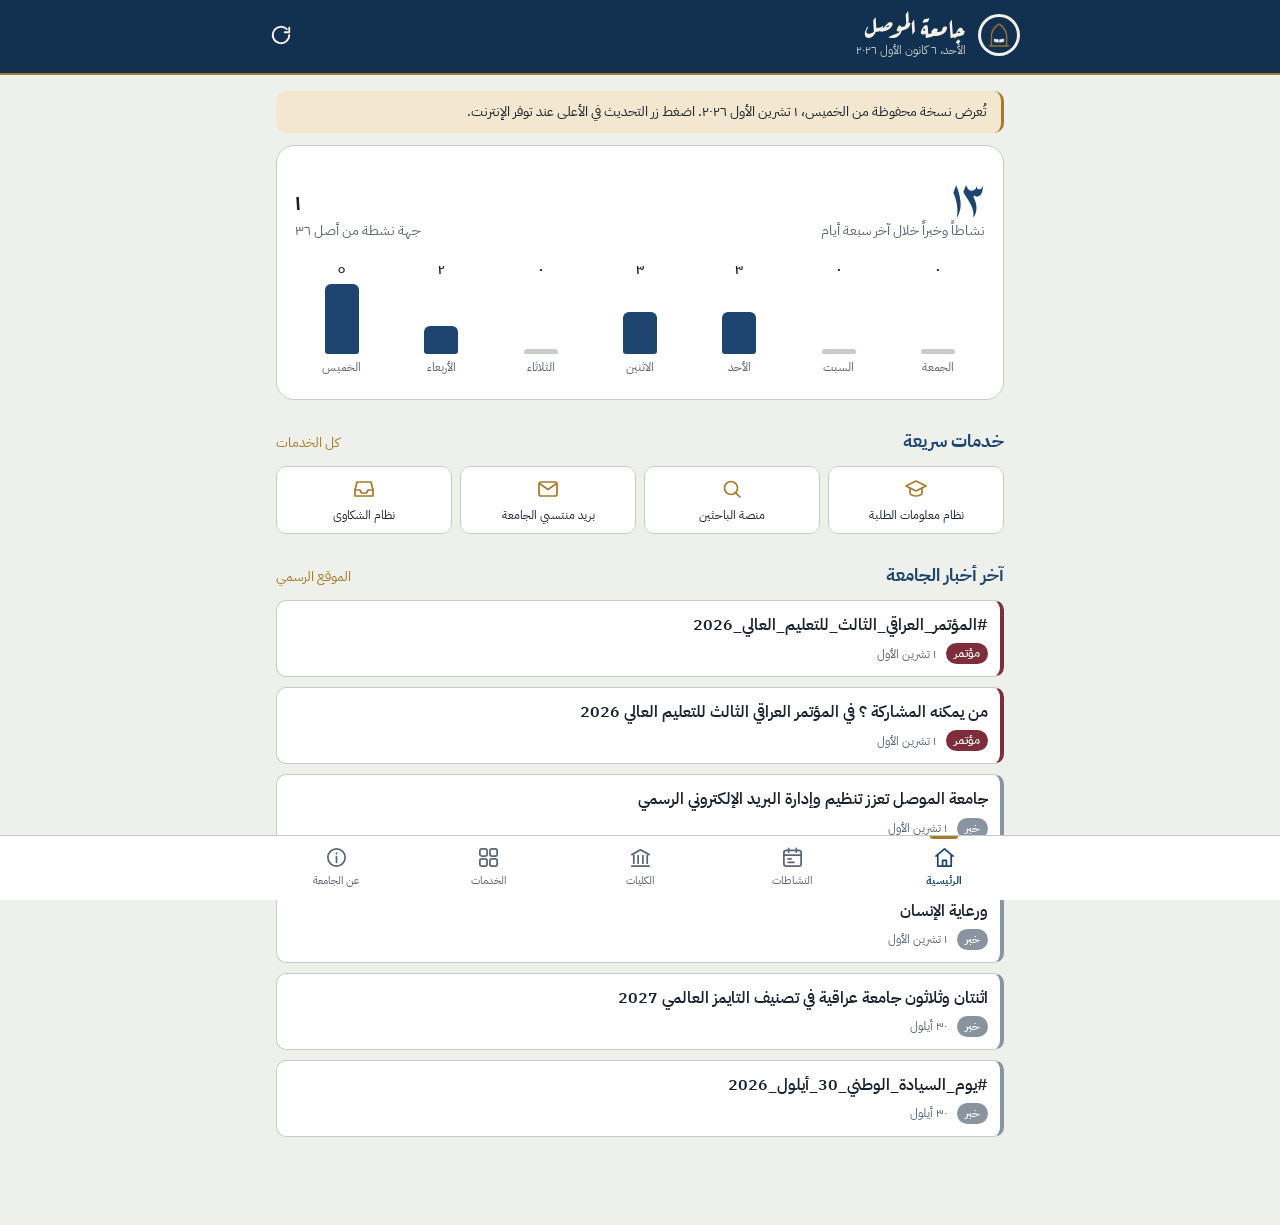
==== index.html @ debdb58f "Add files via upload" ====
<!DOCTYPE html>
<html lang="ar" dir="rtl">
<head>
  <meta charset="utf-8">
  <meta name="viewport" content="width=device-width, initial-scale=1, viewport-fit=cover">
  <title>جامعة الموصل</title>
  <meta name="description" content="التطبيق الرسمي لمتابعة أخبار ونشاطات كليات ومراكز جامعة الموصل">
  <meta name="theme-color" content="#12304f">
  <link rel="manifest" href="manifest.webmanifest">
  <link rel="icon" href="icons/icon-192.png">
  <!-- iPhone -->
  <meta name="apple-mobile-web-app-capable" content="yes">
  <meta name="mobile-web-app-capable" content="yes">
  <meta name="apple-mobile-web-app-status-bar-style" content="black-translucent">
  <meta name="apple-mobile-web-app-title" content="جامعة الموصل">
  <link rel="apple-touch-icon" href="icons/apple-touch-icon.png">
  <link rel="preconnect" href="https://fonts.googleapis.com">
  <link rel="preconnect" href="https://fonts.gstatic.com" crossorigin>
  <link href="https://fonts.googleapis.com/css2?family=Aref+Ruqaa:wght@700&family=IBM+Plex+Sans+Arabic:wght@400;600;700&display=swap" rel="stylesheet">
  <link rel="stylesheet" href="styles.css">
</head>
<body>
  <header class="top">
    <div class="top-row">
      <img class="seal" src="https://uomosul.edu.iq/wp-content/uploads/2023/03/UOM-logo.png" alt="شعار جامعة الموصل"
           onerror="this.onerror=null;this.src='icons/icon-192.png'">
      <div class="titles">
        <h1>جامعة الموصل</h1>
        <div class="sub" id="today"></div>
      </div>
      <button class="icon-btn" id="refresh" aria-label="تحديث البيانات">
        <svg viewBox="0 0 24 24" fill="none" stroke="currentColor" stroke-width="2" stroke-linecap="round" stroke-linejoin="round"><path d="M21 12a9 9 0 1 1-2.64-6.36"/><path d="M21 4v5h-5"/></svg>
      </button>
    </div>
  </header>

  <main>
    <div class="banner" id="banner" hidden></div>

    <!-- الرئيسية -->
    <section class="view on" id="v-home" aria-label="الرئيسية">
      <div class="pulse">
        <div class="pulse-head">
          <div>
            <div class="big" id="p-total">—</div>
            <div class="cap">نشاطاً وخبراً خلال آخر سبعة أيام</div>
          </div>
          <div class="side"><b id="p-units">—</b>جهة نشطة من أصل <span id="p-all"></span></div>
        </div>
        <div class="days" id="p-days"></div>
        <div class="progress" id="p-progress"></div>
      </div>

      <div class="section-head"><h2>خدمات سريعة</h2><button class="link-btn" data-go="services">كل الخدمات</button></div>
      <div class="quick" id="quick"></div>

      <div class="section-head"><h2>آخر أخبار الجامعة</h2><a href="https://uomosul.edu.iq/more-news/" target="_blank" rel="noopener">الموقع الرسمي</a></div>
      <div class="list" id="news"></div>
    </section>

    <!-- النشاطات الأسبوعية -->
    <section class="view" id="v-activities" aria-label="النشاطات الأسبوعية">
      <div class="toolbar">
        <div class="seg" id="seg-week">
          <button class="on" data-week="0">هذا الأسبوع</button>
          <button data-week="1">الأسبوع الماضي</button>
        </div>
        <div class="seg" id="seg-kind">
          <button class="on" data-kind="all">الكليات والمراكز</button>
          <button data-kind="hq">رئاسة الجامعة</button>
        </div>
        <select class="unit-picker" id="unit-picker" aria-label="اختر الجهة"></select>
        <div class="chips" id="type-chips" role="group" aria-label="نوع النشاط"></div>
        <input class="search" id="search" type="search" placeholder="ابحث في عناوين النشاطات" aria-label="بحث">
        <div class="seg" id="seg-group">
          <button class="on" data-group="day">حسب اليوم</button>
          <button data-group="unit">حسب الجهة</button>
        </div>
      </div>
      <div id="acts"></div>
    </section>

    <!-- الكليات والمراكز -->
    <section class="view" id="v-units" aria-label="الكليات والمراكز">
      <input class="search" id="unit-search" type="search" placeholder="ابحث عن كلية أو مركز" aria-label="بحث عن جهة">
      <div id="unit-groups"></div>
    </section>

    <!-- الخدمات -->
    <section class="view" id="v-services" aria-label="الخدمات الإلكترونية">
      <h2 style="margin-top:4px">الأنظمة الإلكترونية</h2>
      <div class="grid" id="services"></div>
    </section>

    <!-- عن الجامعة -->
    <section class="view" id="v-about" aria-label="عن الجامعة">
      <div id="about"></div>
    </section>
  </main>

  <div class="sheet-bg" id="sheet-bg"></div>
  <div class="sheet" id="sheet" role="dialog" aria-modal="true" aria-labelledby="sheet-title"></div>
  <div class="toast" id="toast" role="status"></div>

  <nav class="tabs" aria-label="التنقل الرئيسي">
    <div class="in">
      <button class="on" data-tab="home"><svg viewBox="0 0 24 24" fill="none" stroke="currentColor" stroke-width="1.8" stroke-linecap="round" stroke-linejoin="round"><path d="M3 10.5 12 3l9 7.5"/><path d="M5 9.5V21h14V9.5"/><path d="M10 21v-6h4v6"/></svg>الرئيسية</button>
      <button data-tab="activities"><svg viewBox="0 0 24 24" fill="none" stroke="currentColor" stroke-width="1.8" stroke-linecap="round" stroke-linejoin="round"><rect x="3" y="4.5" width="18" height="16.5" rx="2.5"/><path d="M3 9.5h18M8 2.5v4M16 2.5v4"/><path d="M7.5 13.5h3M7.5 17h6"/></svg>النشاطات</button>
      <button data-tab="units"><svg viewBox="0 0 24 24" fill="none" stroke="currentColor" stroke-width="1.8" stroke-linecap="round" stroke-linejoin="round"><path d="M3 9 12 4l9 5"/><path d="M5 10v8M9.5 10v8M14.5 10v8M19 10v8"/><path d="M3 21h18"/></svg>الكليات</button>
      <button data-tab="services"><svg viewBox="0 0 24 24" fill="none" stroke="currentColor" stroke-width="1.8" stroke-linecap="round" stroke-linejoin="round"><rect x="3" y="3" width="7.5" height="7.5" rx="2"/><rect x="13.5" y="3" width="7.5" height="7.5" rx="2"/><rect x="3" y="13.5" width="7.5" height="7.5" rx="2"/><rect x="13.5" y="13.5" width="7.5" height="7.5" rx="2"/></svg>الخدمات</button>
      <button data-tab="about"><svg viewBox="0 0 24 24" fill="none" stroke="currentColor" stroke-width="1.8" stroke-linecap="round" stroke-linejoin="round"><circle cx="12" cy="12" r="9"/><path d="M12 11v6M12 7.5v.5"/></svg>عن الجامعة</button>
    </div>
  </nav>

  <script src="data.js"></script>
  <script src="app.js"></script>
</body>
</html>
---- styles.css ----
/* جامعة الموصل — نظام الألوان مستوحى من الرخام الموصلي ونحاس الأبواب القديمة */
:root {
  --ink: #12304f;        /* أزرق الحبر — اللون الرسمي */
  --ink-2: #1d4570;
  --marble: #eef0ec;     /* الرخام الموصلي */
  --marble-2: #e2e6e1;
  --vein: #c6cdc6;       /* عروق الرخام */
  --brass: #a8792a;      /* النحاس */
  --brass-soft: #f3e7cf;
  --text: #1a2230;
  --muted: #5b6574;
  --card: #ffffff;
  --danger: #9b2c2c;
  --radius-lg: 18px;
  --radius-sm: 10px;
  --nav-h: 64px;
  --font-body: "IBM Plex Sans Arabic", "Segoe UI", Tahoma, "Geeza Pro", sans-serif;
  --font-display: "Aref Ruqaa", "Amiri", "Traditional Arabic", serif;

  --t-council: #5b6574; --t-defense: #2f6f73; --t-workshop: #a8792a; --t-seminar: #1d4570;
  --t-course: #5f7a2e; --t-conf: #7d2e3a; --t-lecture: #44607e; --t-agreement: #4f5b8a;
  --t-campaign: #2e7a52; --t-event: #9a5b20; --t-notice: #8a7a55; --t-other: #8a93a0;
  --bar: #1d4570;
  color-scheme: light;
}
@media (prefers-color-scheme: dark) {
  :root:not([data-theme="light"]) {
    --ink: #0d1a2b; --ink-2: #16314f; --marble: #121821; --marble-2: #1a222e; --vein: #2a3442;
    --brass: #d3a54f; --brass-soft: #2e2615; --text: #e7ebf0; --muted: #9aa5b4; --card: #18202b;
    --bar: #5b84b3; color-scheme: dark;
  }
}
:root[data-theme="dark"] {
  --ink: #0d1a2b; --ink-2: #16314f; --marble: #121821; --marble-2: #1a222e; --vein: #2a3442;
  --brass: #d3a54f; --brass-soft: #2e2615; --text: #e7ebf0; --muted: #9aa5b4; --card: #18202b;
  --bar: #5b84b3; color-scheme: dark;
}

* { box-sizing: border-box; }
html { height: 100%; -webkit-text-size-adjust: 100%; }
body {
  margin: 0; min-height: 100%;
  background: var(--marble); color: var(--text);
  font-family: var(--font-body); font-size: 16px; line-height: 1.65;
  -webkit-tap-highlight-color: transparent;
}
a { color: inherit; }
button { font: inherit; color: inherit; }
img { max-width: 100%; display: block; }
:focus-visible { outline: 2px solid var(--brass); outline-offset: 2px; border-radius: 6px; }

/* ===== الترويسة ===== */
.top {
  position: sticky; top: 0; z-index: 20;
  background: var(--ink); color: #f4f1e8;
  padding: calc(env(safe-area-inset-top, 0px) + 10px) 18px 12px;
  border-bottom: 2px solid var(--brass);
}
.top-row { display: flex; align-items: center; gap: 12px; max-width: 760px; margin: 0 auto; }
.top .seal { width: 42px; height: 42px; flex: none; border-radius: 50%; background: #f4f1e8; padding: 3px; object-fit: contain; }
.top .titles { flex: 1; min-width: 0; }
.top h1 { margin: 0; font-family: var(--font-display); font-weight: 700; font-size: 1.65rem; line-height: 1.15; }
.top .sub { font-size: .78rem; opacity: .78; }
.icon-btn {
  width: 42px; height: 42px; border: 0; border-radius: 50%; background: transparent; color: inherit;
  display: grid; place-items: center; cursor: pointer;
}
.icon-btn:active { background: rgba(255,255,255,.12); }
.icon-btn svg { width: 22px; height: 22px; }
.spin svg { animation: spin 1s linear infinite; }
@keyframes spin { to { transform: rotate(360deg); } }

/* ===== المحتوى ===== */
main { max-width: 760px; margin: 0 auto; padding: 16px 16px calc(var(--nav-h) + env(safe-area-inset-bottom, 0px) + 24px); }
.view { display: none; }
.view.on { display: block; }
h2 { font-size: 1.15rem; margin: 26px 0 10px; color: var(--ink-2); }
:root[data-theme="dark"] h2 { color: var(--brass); }
@media (prefers-color-scheme: dark) { :root:not([data-theme="light"]) h2 { color: var(--brass); } }
.section-head { display: flex; align-items: baseline; justify-content: space-between; gap: 8px; }
.section-head a, .link-btn { font-size: .88rem; color: var(--brass); background: none; border: 0; cursor: pointer; text-decoration: none; padding: 6px 0; }

.banner {
  font-size: .85rem; padding: 10px 14px; border-radius: var(--radius-sm);
  background: var(--brass-soft); color: var(--text); margin-bottom: 12px; border-inline-start: 3px solid var(--brass);
}
.banner[hidden] { display: none; }

/* ===== نبض الأسبوع — العنصر المميز ===== */
.pulse {
  background: var(--card); border-radius: var(--radius-lg); padding: 18px 18px 14px;
  border: 1px solid var(--vein);
}
.pulse-head { display: flex; align-items: flex-end; justify-content: space-between; gap: 12px; }
.pulse .big { font-family: var(--font-display); font-size: 3.4rem; line-height: 1; color: var(--ink-2); }
:root[data-theme="dark"] .pulse .big { color: var(--brass); }
@media (prefers-color-scheme: dark) { :root:not([data-theme="light"]) .pulse .big { color: var(--brass); } }
.pulse .cap { font-size: .9rem; color: var(--muted); }
.pulse .side { text-align: end; font-size: .85rem; color: var(--muted); }
.pulse .side b { display: block; font-size: 1.3rem; color: var(--text); }

.days { display: grid; grid-template-columns: repeat(7, 1fr); gap: 6px; margin-top: 16px; }
.day {
  border: 0; background: none; padding: 0; cursor: pointer;
  display: flex; flex-direction: column; align-items: center; gap: 4px;
}
.day .bar-wrap { height: 70px; width: 100%; display: flex; align-items: flex-end; justify-content: center; }
.day .bar {
  width: 70%; max-width: 34px; min-height: 4px; border-radius: 6px 6px 3px 3px;
  background: var(--bar);
  transition: height .5s cubic-bezier(.2,.8,.2,1);
}
.day.zero .bar { background: var(--vein); }
.day.sel .bar { background: var(--brass); }
.day .n { font-size: .8rem; font-weight: 600; }
.day .d { font-size: .72rem; color: var(--muted); }
@media (prefers-reduced-motion: reduce) { .day .bar { transition: none; } }

/* ===== قوائم الأخبار والنشاطات ===== */
.list { display: flex; flex-direction: column; gap: 10px; }
.item {
  display: grid; grid-template-columns: 1fr 84px; gap: 12px; align-items: start;
  background: var(--card); border-radius: var(--radius-sm); padding: 12px;
  text-decoration: none; border: 1px solid var(--vein);
  border-inline-start: 4px solid var(--tc, var(--vein));
}
.item.noimg { grid-template-columns: 1fr; }
.item .thumb { width: 84px; height: 84px; border-radius: 8px; object-fit: cover; background: var(--marble-2); }
.item h3 { margin: 0 0 6px; font-size: .97rem; font-weight: 600; line-height: 1.55;
  display: -webkit-box; -webkit-line-clamp: 3; -webkit-box-orient: vertical; overflow: hidden; }
.meta { display: flex; flex-wrap: wrap; gap: 4px 10px; font-size: .78rem; color: var(--muted); align-items: center; }
.tag { font-size: .72rem; font-weight: 600; padding: 1px 8px; border-radius: 999px; color: #fff; background: var(--tc, var(--muted)); }
.empty { text-align: center; padding: 36px 16px; color: var(--muted); background: var(--card); border-radius: var(--radius-lg); border: 1px dashed var(--vein); }
.empty b { display: block; color: var(--text); margin-bottom: 4px; }
.day-label { font-weight: 700; font-size: .9rem; margin: 18px 0 8px; color: var(--muted); }

/* ===== أدوات التصفية ===== */
.toolbar { display: flex; flex-direction: column; gap: 10px; margin-bottom: 8px; }
.seg { display: grid; grid-template-columns: 1fr 1fr; background: var(--marble-2); padding: 4px; border-radius: 12px; }
.seg button { border: 0; background: none; padding: 8px; border-radius: 9px; cursor: pointer; font-size: .9rem; color: var(--muted); }
.seg button.on { background: var(--card); color: var(--text); font-weight: 600; box-shadow: 0 1px 2px rgba(0,0,0,.08); }
.chips { display: flex; gap: 6px; overflow-x: auto; padding-bottom: 4px; scrollbar-width: none; }
.chips::-webkit-scrollbar { display: none; }
.chip {
  flex: none; border: 1px solid var(--vein); background: var(--card); border-radius: 999px;
  padding: 6px 13px; font-size: .84rem; cursor: pointer; white-space: nowrap;
}
.chip.on { background: var(--ink); color: #f4f1e8; border-color: var(--ink); }
.search {
  width: 100%; padding: 11px 14px; border-radius: 12px; border: 1px solid var(--vein);
  background: var(--card); color: var(--text); font: inherit; font-size: .95rem;
}
.unit-picker { width: 100%; padding: 10px 12px; border-radius: 12px; border: 1px solid var(--vein); background: var(--card); color: var(--text); font: inherit; font-size: .92rem; }

/* ===== الكليات والمراكز ===== */
.units { display: flex; flex-direction: column; background: var(--card); border-radius: var(--radius-lg); border: 1px solid var(--vein); overflow: hidden; }
.unit {
  display: flex; align-items: center; gap: 12px; padding: 13px 16px; border: 0; background: none;
  text-align: start; cursor: pointer; border-bottom: 1px solid var(--marble-2); width: 100%;
}
.unit:last-child { border-bottom: 0; }
.unit .nm { flex: 1; font-size: .95rem; }
.unit .ct { font-size: .78rem; color: var(--muted); min-width: 2.2em; text-align: center; }
.unit .ct.has { color: #fff; background: var(--ink-2); border-radius: 999px; padding: 1px 8px; }
.unit .chev { width: 16px; height: 16px; color: var(--muted); }

/* ===== الخدمات ===== */
.grid { display: grid; grid-template-columns: repeat(2, 1fr); gap: 10px; }
@media (min-width: 560px) { .grid { grid-template-columns: repeat(3, 1fr); } }
.svc {
  display: flex; flex-direction: column; gap: 6px; padding: 14px; text-decoration: none;
  background: var(--card); border-radius: var(--radius-sm); border: 1px solid var(--vein); min-height: 112px;
}
.svc svg { width: 26px; height: 26px; color: var(--brass); }
.svc b { font-size: .92rem; line-height: 1.4; }
.svc span { font-size: .76rem; color: var(--muted); }
.quick { display: grid; grid-template-columns: repeat(4, 1fr); gap: 8px; }
.quick a {
  display: flex; flex-direction: column; align-items: center; gap: 6px; text-decoration: none; text-align: center;
  font-size: .74rem; line-height: 1.35; padding: 10px 4px; background: var(--card); border: 1px solid var(--vein); border-radius: var(--radius-sm);
}
.quick svg { width: 24px; height: 24px; color: var(--brass); }

/* ===== عن الجامعة ===== */
.president {
  display: grid; grid-template-columns: 96px 1fr; gap: 16px; align-items: center;
  background: var(--card); border-radius: var(--radius-lg); padding: 16px; border: 1px solid var(--vein);
}
.president img { width: 96px; height: 120px; object-fit: cover; border-radius: 12px; background: var(--marble-2); }
.president h3 { margin: 0; font-size: 1.05rem; }
.president p { margin: 4px 0 8px; color: var(--muted); font-size: .88rem; }
.prose { background: var(--card); border-radius: var(--radius-lg); padding: 16px 18px; border: 1px solid var(--vein); font-size: .95rem; }
.prose p { margin: 0 0 10px; }
.prose p:last-child { margin: 0; }
.rows { background: var(--card); border-radius: var(--radius-lg); border: 1px solid var(--vein); overflow: hidden; }
.rows a, .rows div { display: flex; justify-content: space-between; gap: 12px; padding: 12px 16px; border-bottom: 1px solid var(--marble-2); text-decoration: none; font-size: .92rem; }
.rows > :last-child { border-bottom: 0; }
.rows span:last-child { color: var(--muted); }

.dedication {
  margin-top: 26px; text-align: center; padding: 26px 20px; border-radius: var(--radius-lg);
  background: var(--ink); color: #f4f1e8; border: 1px solid var(--brass);
}
.dedication .h { font-family: var(--font-display); font-size: 1.6rem; color: var(--brass); margin-bottom: 6px; }
.dedication p { margin: 6px 0; font-size: .95rem; opacity: .92; }
.dedication .by { margin-top: 16px; font-size: .82rem; opacity: .75; }

/* ===== النافذة السفلية للجهة ===== */
.sheet-bg { position: fixed; inset: 0; background: rgba(8,16,28,.45); z-index: 40; opacity: 0; pointer-events: none; transition: opacity .2s; }
.sheet-bg.on { opacity: 1; pointer-events: auto; }
.sheet {
  position: fixed; inset-inline: 0; bottom: 0; z-index: 41; max-height: 86vh; overflow-y: auto;
  background: var(--marble); border-radius: 20px 20px 0 0; padding: 10px 16px calc(env(safe-area-inset-bottom, 0px) + 20px);
  transform: translateY(102%); transition: transform .28s cubic-bezier(.2,.8,.2,1); max-width: 760px; margin: 0 auto;
}
.sheet.on { transform: none; visibility: visible; transition: transform .28s cubic-bezier(.2,.8,.2,1); }
.sheet:not(.on) { visibility: hidden; transition: transform .28s cubic-bezier(.2,.8,.2,1), visibility 0s .28s; }
.sheet .grip { width: 44px; height: 5px; border-radius: 3px; background: var(--vein); margin: 4px auto 12px; }
.sheet h3 { margin: 0 0 4px; font-size: 1.15rem; }
.sheet .grp { color: var(--muted); font-size: .85rem; margin-bottom: 12px; }
.sheet .actions { display: flex; gap: 8px; margin-bottom: 14px; flex-wrap: wrap; }
.btn { border: 1px solid var(--ink-2); background: var(--ink-2); color: #fff; padding: 9px 16px; border-radius: 999px; text-decoration: none; font-size: .88rem; cursor: pointer; }
.btn.ghost { background: transparent; color: var(--text); border-color: var(--vein); }
@media (prefers-reduced-motion: reduce) { .sheet, .sheet-bg { transition: none; } }

/* ===== شريط التنقل السفلي ===== */
nav.tabs {
  position: fixed; bottom: 0; inset-inline: 0; z-index: 30;
  background: var(--card); border-top: 1px solid var(--vein);
  padding-bottom: env(safe-area-inset-bottom, 0px);
}
nav.tabs .in { display: grid; grid-template-columns: repeat(5, 1fr); max-width: 760px; margin: 0 auto; height: var(--nav-h); }
nav.tabs button {
  border: 0; background: none; cursor: pointer; display: flex; flex-direction: column; align-items: center; justify-content: center;
  gap: 3px; font-size: .7rem; color: var(--muted); position: relative;
}
nav.tabs svg { width: 23px; height: 23px; }
nav.tabs button.on { color: var(--ink-2); font-weight: 700; }
:root[data-theme="dark"] nav.tabs button.on { color: var(--brass); }
@media (prefers-color-scheme: dark) { :root:not([data-theme="light"]) nav.tabs button.on { color: var(--brass); } }
nav.tabs button.on::before { content: ""; position: absolute; top: 0; width: 28px; height: 3px; border-radius: 0 0 3px 3px; background: var(--brass); }

.toast {
  position: fixed; bottom: calc(var(--nav-h) + env(safe-area-inset-bottom, 0px) + 14px); inset-inline: 16px; margin: 0 auto; max-width: 420px;
  background: var(--ink); color: #f4f1e8; padding: 11px 16px; border-radius: 12px; font-size: .88rem; text-align: center;
  z-index: 50; opacity: 0; transform: translateY(8px); transition: .2s; pointer-events: none;
}
.toast.on { opacity: 1; transform: none; }
.skeleton { height: 96px; border-radius: var(--radius-sm); background: linear-gradient(90deg, var(--marble-2), var(--card), var(--marble-2)); background-size: 200% 100%; animation: sh 1.2s infinite; }
@keyframes sh { to { background-position: -200% 0; } }
.progress { font-size: .8rem; color: var(--muted); margin: 8px 0 0; }
footer.credit { text-align: center; font-size: .75rem; color: var(--muted); margin-top: 28px; }
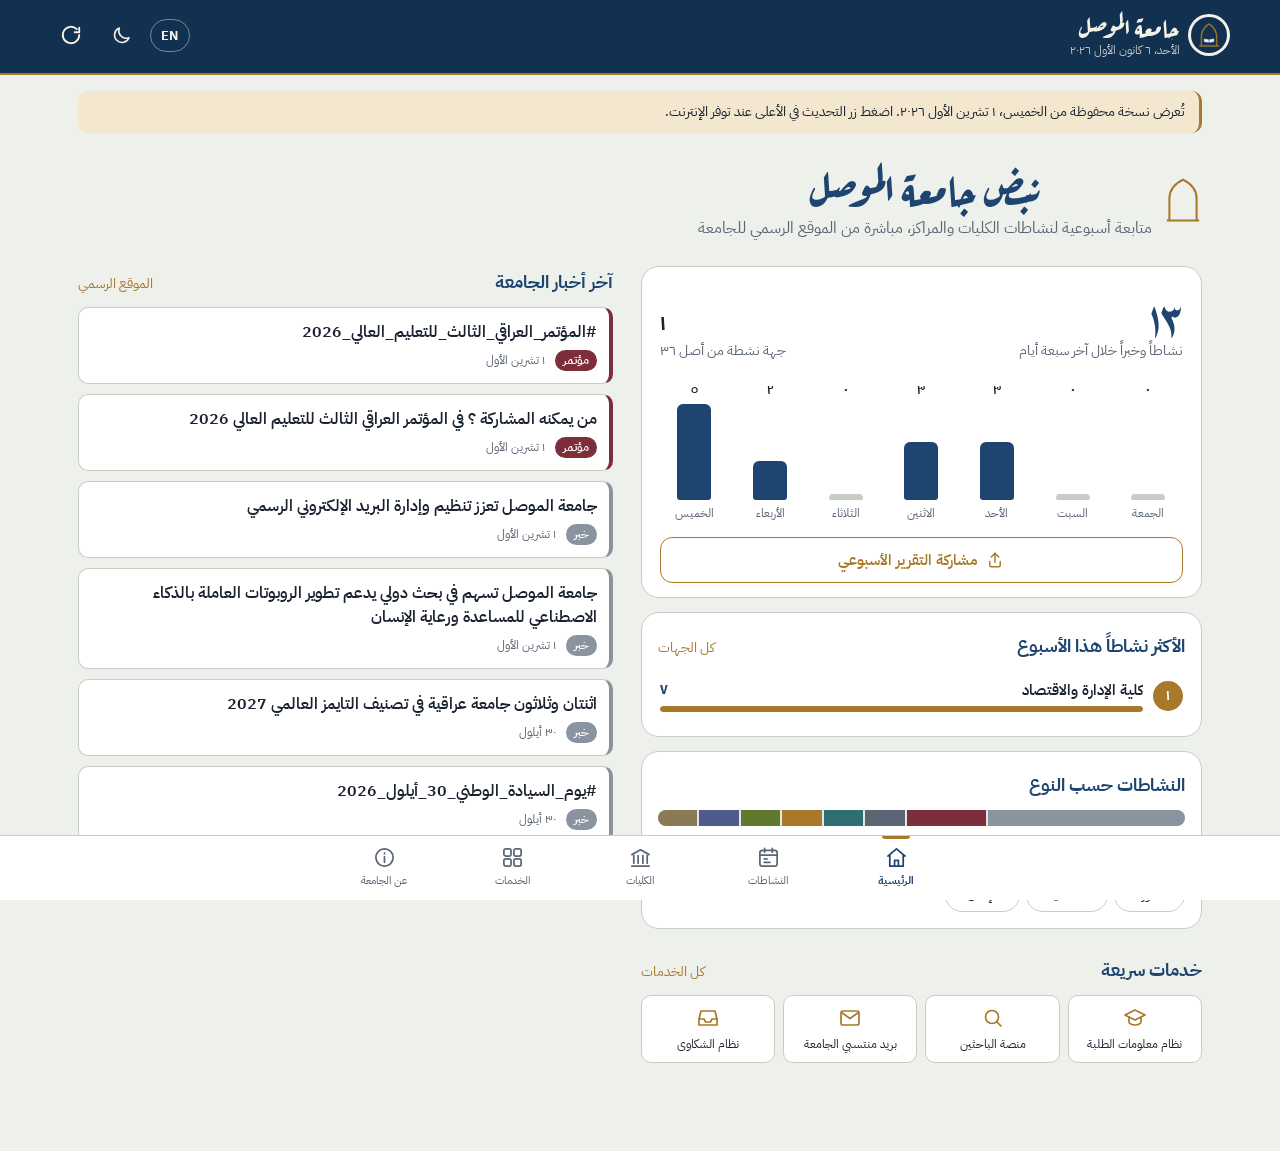
==== commit 1beebb12: "Add files via upload" ====
--- a/index.html
+++ b/index.html
@@ -8,7 +8,6 @@
   <meta name="theme-color" content="#12304f">
   <link rel="manifest" href="manifest.webmanifest">
   <link rel="icon" href="icons/icon-192.png">
-  <!-- iPhone -->
   <meta name="apple-mobile-web-app-capable" content="yes">
   <meta name="mobile-web-app-capable" content="yes">
   <meta name="apple-mobile-web-app-status-bar-style" content="black-translucent">
@@ -16,19 +15,24 @@
   <link rel="apple-touch-icon" href="icons/apple-touch-icon.png">
   <link rel="preconnect" href="https://fonts.googleapis.com">
   <link rel="preconnect" href="https://fonts.gstatic.com" crossorigin>
-  <link href="https://fonts.googleapis.com/css2?family=Aref+Ruqaa:wght@700&family=IBM+Plex+Sans+Arabic:wght@400;600;700&display=swap" rel="stylesheet">
+  <link href="https://fonts.googleapis.com/css2?family=Aref+Ruqaa:wght@700&family=IBM+Plex+Sans+Arabic:wght@400;600;700&family=Cormorant+Garamond:wght@700&display=swap" rel="stylesheet">
   <link rel="stylesheet" href="styles.css">
 </head>
 <body>
   <header class="top">
     <div class="top-row">
-      <img class="seal" src="https://uomosul.edu.iq/wp-content/uploads/2023/03/UOM-logo.png" alt="شعار جامعة الموصل"
+      <img class="seal" src="https://uomosul.edu.iq/wp-content/uploads/2023/03/UOM-logo.png" alt=""
            onerror="this.onerror=null;this.src='icons/icon-192.png'">
       <div class="titles">
-        <h1>جامعة الموصل</h1>
+        <h1 data-i18n="appName">جامعة الموصل</h1>
         <div class="sub" id="today"></div>
       </div>
-      <button class="icon-btn" id="refresh" aria-label="تحديث البيانات">
+      <button class="lang-btn" id="lang" aria-label="English">EN</button>
+      <button class="icon-btn" id="theme" aria-label="الوضع الداكن">
+        <svg class="i-moon" viewBox="0 0 24 24" fill="none" stroke="currentColor" stroke-width="1.9" stroke-linecap="round" stroke-linejoin="round"><path d="M20.5 14.5A8.5 8.5 0 0 1 9.5 3.5a8.5 8.5 0 1 0 11 11z"/></svg>
+        <svg class="i-sun" viewBox="0 0 24 24" fill="none" stroke="currentColor" stroke-width="1.9" stroke-linecap="round"><circle cx="12" cy="12" r="4.2"/><path d="M12 2.5v2.2M12 19.3v2.2M2.5 12h2.2M19.3 12h2.2M5.3 5.3l1.6 1.6M17.1 17.1l1.6 1.6M5.3 18.7l1.6-1.6M17.1 6.9l1.6-1.6"/></svg>
+      </button>
+      <button class="icon-btn" id="refresh" data-i18n-aria="refresh" aria-label="تحديث البيانات">
         <svg viewBox="0 0 24 24" fill="none" stroke="currentColor" stroke-width="2" stroke-linecap="round" stroke-linejoin="round"><path d="M21 12a9 9 0 1 1-2.64-6.36"/><path d="M21 4v5h-5"/></svg>
       </button>
     </div>
@@ -38,77 +42,103 @@
     <div class="banner" id="banner" hidden></div>
 
     <!-- الرئيسية -->
-    <section class="view on" id="v-home" aria-label="الرئيسية">
-      <div class="pulse">
-        <div class="pulse-head">
-          <div>
-            <div class="big" id="p-total">—</div>
-            <div class="cap">نشاطاً وخبراً خلال آخر سبعة أيام</div>
+    <section class="view on" id="v-home">
+      <div class="hero">
+        <svg class="hero-arch" viewBox="0 0 40 52" aria-hidden="true"><path d="M4 50V24 Q4 10 20 2 Q36 10 36 24V50" fill="none" stroke="currentColor" stroke-width="2.4"/><path d="M1 50h38" stroke="currentColor" stroke-width="2.4"/></svg>
+        <div>
+          <h2 class="hero-title" data-i18n="heroTitle">نبض جامعة الموصل</h2>
+          <p class="hero-sub" data-i18n="heroSub">متابعة أسبوعية لنشاطات الكليات والمراكز، مباشرة من الموقع الرسمي للجامعة</p>
+        </div>
+      </div>
+      <div class="home-grid">
+        <div class="col-main">
+          <div class="pulse">
+            <div class="pulse-head">
+              <div>
+                <div class="big" id="p-total">—</div>
+                <div class="cap" data-i18n="pulseCap">نشاطاً وخبراً خلال آخر سبعة أيام</div>
+              </div>
+              <div class="side"><b id="p-units">—</b><span id="p-units-cap"></span></div>
+            </div>
+            <div class="days" id="p-days"></div>
+            <div class="progress" id="p-progress"></div>
+            <button class="report-btn" id="report">
+              <svg viewBox="0 0 24 24" fill="none" stroke="currentColor" stroke-width="1.9" stroke-linecap="round" stroke-linejoin="round"><path d="M12 3v12"/><path d="m7 8 5-5 5 5"/><path d="M5 14v5a2 2 0 0 0 2 2h10a2 2 0 0 0 2-2v-5"/></svg>
+              <span data-i18n="shareReport">مشاركة التقرير الأسبوعي</span>
+            </button>
           </div>
-          <div class="side"><b id="p-units">—</b>جهة نشطة من أصل <span id="p-all"></span></div>
+
+          <div class="card">
+            <div class="section-head"><h2 data-i18n="topTitle">الأكثر نشاطاً هذا الأسبوع</h2><button class="link-btn" data-go="units" data-i18n="allUnits">كل الجهات</button></div>
+            <ol class="rank" id="rank"></ol>
+          </div>
+
+          <div class="card">
+            <h2 data-i18n="typesTitle">النشاطات حسب النوع</h2>
+            <div class="stack" id="stack" role="img"></div>
+            <div class="legend" id="legend"></div>
+          </div>
+
+          <div class="section-head"><h2 data-i18n="quickTitle">خدمات سريعة</h2><button class="link-btn" data-go="services" data-i18n="allServices">كل الخدمات</button></div>
+          <div class="quick" id="quick"></div>
         </div>
-        <div class="days" id="p-days"></div>
-        <div class="progress" id="p-progress"></div>
+
+        <div class="col-side">
+          <div class="section-head"><h2 data-i18n="newsTitle">آخر أخبار الجامعة</h2><a href="https://uomosul.edu.iq/more-news/" target="_blank" rel="noopener" data-i18n="officialSite">الموقع الرسمي</a></div>
+          <div class="list" id="news"></div>
+        </div>
       </div>
-
-      <div class="section-head"><h2>خدمات سريعة</h2><button class="link-btn" data-go="services">كل الخدمات</button></div>
-      <div class="quick" id="quick"></div>
-
-      <div class="section-head"><h2>آخر أخبار الجامعة</h2><a href="https://uomosul.edu.iq/more-news/" target="_blank" rel="noopener">الموقع الرسمي</a></div>
-      <div class="list" id="news"></div>
     </section>
 
-    <!-- النشاطات الأسبوعية -->
-    <section class="view" id="v-activities" aria-label="النشاطات الأسبوعية">
+    <!-- النشاطات -->
+    <section class="view" id="v-activities">
       <div class="toolbar">
         <div class="seg" id="seg-week">
-          <button class="on" data-week="0">هذا الأسبوع</button>
-          <button data-week="1">الأسبوع الماضي</button>
+          <button class="on" data-week="0" data-i18n="thisWeek">هذا الأسبوع</button>
+          <button data-week="1" data-i18n="lastWeek">الأسبوع الماضي</button>
         </div>
         <div class="seg" id="seg-kind">
-          <button class="on" data-kind="all">الكليات والمراكز</button>
-          <button data-kind="hq">رئاسة الجامعة</button>
+          <button class="on" data-kind="all" data-i18n="kindUnits">الكليات والمراكز</button>
+          <button data-kind="hq" data-i18n="kindHQ">رئاسة الجامعة</button>
         </div>
-        <select class="unit-picker" id="unit-picker" aria-label="اختر الجهة"></select>
-        <div class="chips" id="type-chips" role="group" aria-label="نوع النشاط"></div>
-        <input class="search" id="search" type="search" placeholder="ابحث في عناوين النشاطات" aria-label="بحث">
+        <select class="unit-picker" id="unit-picker"></select>
+        <div class="chips" id="type-chips" role="group"></div>
+        <input class="search" id="search" type="search" data-i18n-ph="searchActs" placeholder="ابحث في عناوين النشاطات">
         <div class="seg" id="seg-group">
-          <button class="on" data-group="day">حسب اليوم</button>
-          <button data-group="unit">حسب الجهة</button>
+          <button class="on" data-group="day" data-i18n="byDay">حسب اليوم</button>
+          <button data-group="unit" data-i18n="byUnit">حسب الجهة</button>
         </div>
       </div>
       <div id="acts"></div>
     </section>
 
-    <!-- الكليات والمراكز -->
-    <section class="view" id="v-units" aria-label="الكليات والمراكز">
-      <input class="search" id="unit-search" type="search" placeholder="ابحث عن كلية أو مركز" aria-label="بحث عن جهة">
-      <div id="unit-groups"></div>
+    <!-- الكليات -->
+    <section class="view" id="v-units">
+      <input class="search" id="unit-search" type="search" data-i18n-ph="searchUnits" placeholder="ابحث عن كلية أو مركز">
+      <div id="unit-groups" class="units-wrap"></div>
     </section>
 
     <!-- الخدمات -->
-    <section class="view" id="v-services" aria-label="الخدمات الإلكترونية">
-      <h2 style="margin-top:4px">الأنظمة الإلكترونية</h2>
+    <section class="view" id="v-services">
+      <h2 style="margin-top:4px" data-i18n="eSystems">الأنظمة الإلكترونية</h2>
       <div class="grid" id="services"></div>
     </section>
 
     <!-- عن الجامعة -->
-    <section class="view" id="v-about" aria-label="عن الجامعة">
-      <div id="about"></div>
-    </section>
+    <section class="view" id="v-about"><div id="about"></div></section>
   </main>
 
   <div class="sheet-bg" id="sheet-bg"></div>
   <div class="sheet" id="sheet" role="dialog" aria-modal="true" aria-labelledby="sheet-title"></div>
   <div class="toast" id="toast" role="status"></div>
 
-  <nav class="tabs" aria-label="التنقل الرئيسي">
+  <nav class="tabs">
     <div class="in">
-      <button class="on" data-tab="home"><svg viewBox="0 0 24 24" fill="none" stroke="currentColor" stroke-width="1.8" stroke-linecap="round" stroke-linejoin="round"><path d="M3 10.5 12 3l9 7.5"/><path d="M5 9.5V21h14V9.5"/><path d="M10 21v-6h4v6"/></svg>الرئيسية</button>
-      <button data-tab="activities"><svg viewBox="0 0 24 24" fill="none" stroke="currentColor" stroke-width="1.8" stroke-linecap="round" stroke-linejoin="round"><rect x="3" y="4.5" width="18" height="16.5" rx="2.5"/><path d="M3 9.5h18M8 2.5v4M16 2.5v4"/><path d="M7.5 13.5h3M7.5 17h6"/></svg>النشاطات</button>
-      <button data-tab="units"><svg viewBox="0 0 24 24" fill="none" stroke="currentColor" stroke-width="1.8" stroke-linecap="round" stroke-linejoin="round"><path d="M3 9 12 4l9 5"/><path d="M5 10v8M9.5 10v8M14.5 10v8M19 10v8"/><path d="M3 21h18"/></svg>الكليات</button>
-      <button data-tab="services"><svg viewBox="0 0 24 24" fill="none" stroke="currentColor" stroke-width="1.8" stroke-linecap="round" stroke-linejoin="round"><rect x="3" y="3" width="7.5" height="7.5" rx="2"/><rect x="13.5" y="3" width="7.5" height="7.5" rx="2"/><rect x="3" y="13.5" width="7.5" height="7.5" rx="2"/><rect x="13.5" y="13.5" width="7.5" height="7.5" rx="2"/></svg>الخدمات</button>
-      <button data-tab="about"><svg viewBox="0 0 24 24" fill="none" stroke="currentColor" stroke-width="1.8" stroke-linecap="round" stroke-linejoin="round"><circle cx="12" cy="12" r="9"/><path d="M12 11v6M12 7.5v.5"/></svg>عن الجامعة</button>
+      <button class="on" data-tab="home"><svg viewBox="0 0 24 24" fill="none" stroke="currentColor" stroke-width="1.8" stroke-linecap="round" stroke-linejoin="round"><path d="M3 10.5 12 3l9 7.5"/><path d="M5 9.5V21h14V9.5"/><path d="M10 21v-6h4v6"/></svg><span data-i18n="tabHome">الرئيسية</span></button>
+      <button data-tab="activities"><svg viewBox="0 0 24 24" fill="none" stroke="currentColor" stroke-width="1.8" stroke-linecap="round" stroke-linejoin="round"><rect x="3" y="4.5" width="18" height="16.5" rx="2.5"/><path d="M3 9.5h18M8 2.5v4M16 2.5v4"/><path d="M7.5 13.5h3M7.5 17h6"/></svg><span data-i18n="tabActs">النشاطات</span></button>
+      <button data-tab="units"><svg viewBox="0 0 24 24" fill="none" stroke="currentColor" stroke-width="1.8" stroke-linecap="round" stroke-linejoin="round"><path d="M3 9 12 4l9 5"/><path d="M5 10v8M9.5 10v8M14.5 10v8M19 10v8"/><path d="M3 21h18"/></svg><span data-i18n="tabUnits">الكليات</span></button>
+      <button data-tab="services"><svg viewBox="0 0 24 24" fill="none" stroke="currentColor" stroke-width="1.8" stroke-linecap="round" stroke-linejoin="round"><rect x="3" y="3" width="7.5" height="7.5" rx="2"/><rect x="13.5" y="3" width="7.5" height="7.5" rx="2"/><rect x="3" y="13.5" width="7.5" height="7.5" rx="2"/><rect x="13.5" y="13.5" width="7.5" height="7.5" rx="2"/></svg><span data-i18n="tabServices">الخدمات</span></button>
+      <button data-tab="about"><svg viewBox="0 0 24 24" fill="none" stroke="currentColor" stroke-width="1.8" stroke-linecap="round" stroke-linejoin="round"><circle cx="12" cy="12" r="9"/><path d="M12 11v6M12 7.5v.5"/></svg><span data-i18n="tabAbout">عن الجامعة</span></button>
     </div>
   </nav>
 
--- a/styles.css
+++ b/styles.css
@@ -250,3 +250,128 @@
 @keyframes sh { to { background-position: -200% 0; } }
 .progress { font-size: .8rem; color: var(--muted); margin: 8px 0 0; }
 footer.credit { text-align: center; font-size: .75rem; color: var(--muted); margin-top: 28px; }
+
+/* ===== العنوان الترحيبي ===== */
+.hero { text-align: center; padding: 10px 8px 20px; }
+.hero .hero-t {
+  margin: 0; font-family: var(--font-display); font-weight: 700; font-size: 2.4rem; line-height: 1.3;
+  color: var(--ink-2);
+}
+:root[data-theme="dark"] .hero .hero-t { color: var(--brass); }
+.hero .hero-t::after {
+  content: ""; display: block; width: 72px; height: 2px; margin: 8px auto 0;
+  background: linear-gradient(90deg, transparent, var(--brass), transparent);
+}
+.hero .hero-s { margin: 8px auto 0; max-width: 34ch; color: var(--muted); font-size: .95rem; }
+.dedication .to { font-family: var(--font-display); font-size: 1.35rem; color: #f4f1e8; opacity: 1; }
+#theme svg { width: 21px; height: 21px; }
+
+/* ===== الإضافات: اللغة، الترتيب، التوزيع، التقرير، الحاسوب ===== */
+.lang-btn {
+  border: 1px solid rgba(244,241,232,.45); background: transparent; color: inherit; cursor: pointer;
+  font-size: .8rem; font-weight: 700; padding: 5px 10px; border-radius: 999px; letter-spacing: .02em;
+}
+.lang-btn:active { background: rgba(255,255,255,.12); }
+html[lang="en"] { --font-display: "Cormorant Garamond", Georgia, serif; }
+html[lang="en"] .top h1 { font-size: 1.55rem; }
+html[lang="en"] .pulse .big { font-size: 3.6rem; }
+.item h3 { unicode-bidi: plaintext; }
+
+.card { background: var(--card); border: 1px solid var(--vein); border-radius: var(--radius-lg); padding: 4px 16px 16px; margin-top: 14px; }
+.card h2 { margin-top: 14px; }
+
+.report-btn {
+  margin-top: 14px; width: 100%; display: flex; align-items: center; justify-content: center; gap: 8px;
+  border: 1px solid var(--brass); color: var(--brass); background: transparent; border-radius: 12px;
+  padding: 10px; font-size: .92rem; font-weight: 600; cursor: pointer;
+}
+.report-btn:active { background: var(--brass-soft); }
+.report-btn svg { width: 18px; height: 18px; }
+.report-btn[disabled] { opacity: .55; }
+
+/* الترتيب */
+.rank { list-style: none; margin: 0; padding: 0; display: flex; flex-direction: column; gap: 4px; }
+.rank button {
+  width: 100%; border: 0; background: none; cursor: pointer; text-align: start;
+  display: grid; grid-template-columns: 30px 1fr auto; gap: 4px 10px; align-items: center; padding: 8px 2px; border-radius: 10px;
+}
+.rank button:active { background: var(--marble-2); }
+.rank .no {
+  grid-row: span 2; width: 30px; height: 30px; border-radius: 50%; display: grid; place-items: center;
+  font-weight: 700; font-size: .9rem; background: var(--marble-2); color: var(--muted);
+}
+.rank li:first-child .no { background: var(--brass); color: #fff; }
+.rank .nm { font-size: .93rem; font-weight: 600; overflow: hidden; text-overflow: ellipsis; white-space: nowrap; }
+.rank .ct { font-size: .85rem; font-weight: 700; color: var(--ink-2); }
+html[data-theme="dark"] .rank .ct { color: var(--brass); }
+@media (prefers-color-scheme: dark) { :root:not([data-theme="light"]) .rank .ct { color: var(--brass); } }
+.rank .track { grid-column: 2 / 4; height: 6px; border-radius: 3px; background: var(--marble-2); overflow: hidden; }
+.rank .fill { height: 100%; border-radius: 3px; background: var(--bar); transition: width .6s cubic-bezier(.2,.8,.2,1); }
+.rank li:first-child .fill { background: var(--brass); }
+
+/* التوزيع حسب النوع */
+.stack { display: flex; height: 16px; border-radius: 8px; overflow: hidden; gap: 2px; background: var(--marble-2); }
+.stack span { display: block; height: 100%; min-width: 3px; }
+.legend { display: flex; flex-wrap: wrap; gap: 6px; margin-top: 12px; }
+.legend button {
+  border: 1px solid var(--vein); background: var(--card); border-radius: 999px; padding: 5px 11px 5px 11px; cursor: pointer;
+  display: inline-flex; align-items: center; gap: 6px; font-size: .82rem;
+}
+.legend i { width: 10px; height: 10px; border-radius: 50%; display: inline-block; }
+.legend b { font-weight: 700; }
+
+/* ===== الحاسوب والشاشات العريضة ===== */
+@media (min-width: 980px) {
+  main { max-width: 1180px; padding-inline: 28px; }
+  .top-row, nav.tabs .in { max-width: 1180px; }
+  .home-grid { display: grid; grid-template-columns: minmax(0, 1.05fr) minmax(0, 1fr); gap: 28px; align-items: start; }
+  .col-side { position: sticky; top: 90px; }
+  .col-side > .section-head h2 { margin-top: 0; }
+  .days .bar-wrap { height: 96px; }
+  #acts .list { display: grid; grid-template-columns: 1fr 1fr; }
+  .toolbar { display: grid; grid-template-columns: 1fr 1fr; }
+  .toolbar .chips, .toolbar .search { grid-column: 1 / -1; }
+  .units-wrap { columns: 2; column-gap: 24px; }
+  .units-wrap > * { break-inside: avoid; }
+  .units-wrap h2 { break-after: avoid; }
+  #v-about { max-width: 760px; margin: 0 auto; }
+  #v-services .grid { grid-template-columns: repeat(4, 1fr); }
+  nav.tabs .in { max-width: 640px; }
+  .sheet { max-width: 640px; }
+}
+
+/* زر الشمس والقمر */
+#theme .i-sun { display: none; }
+html.is-dark #theme .i-sun { display: block; }
+html.is-dark #theme .i-moon { display: none; }
+
+/* عنوان الصفحة الرئيسية */
+.hero { display: flex; align-items: center; gap: 14px; padding: 6px 2px 18px; }
+.hero-arch { width: 34px; height: 46px; flex: none; color: var(--brass); }
+.hero-title {
+  margin: 0; font-family: var(--font-display); font-weight: 700; font-size: 2.2rem; line-height: 1.2;
+  color: var(--ink-2);
+}
+html.is-dark .hero-title { color: #f1ead8; }
+.hero-sub { margin: 2px 0 0; color: var(--muted); font-size: .92rem; max-width: 46ch; }
+html[lang="en"] .hero-title { font-size: 2.3rem; }
+@media (min-width: 980px) { .hero { padding: 14px 2px 24px; } .hero-title { font-size: 2.8rem; } .hero-sub { font-size: 1rem; } }
+.dedication .to { font-family: var(--font-display); font-size: 1.5rem; opacity: 1; margin: 4px 0 10px; color: #f4f1e8; }
+.dedication p { max-width: 44ch; margin-inline: auto; }
+
+/* ترويسة مضغوطة على الهاتف */
+.top-row { gap: 8px; }
+.top h1 { white-space: nowrap; overflow: hidden; text-overflow: ellipsis; }
+.top .sub { white-space: nowrap; overflow: hidden; text-overflow: ellipsis; }
+@media (max-width: 480px) {
+  .top h1 { font-size: 1.35rem; }
+  html[lang="en"] .top h1 { font-size: 1.2rem; }
+  .top .seal { width: 38px; height: 38px; }
+  .icon-btn { width: 38px; height: 38px; }
+  .lang-btn { padding: 4px 8px; }
+  .hero-title { font-size: 1.9rem; }
+  html[lang="en"] .hero-title { font-size: 1.85rem; }
+}
+.rank .fill, .rank .track { display: block; }
+@media (min-width: 980px) { .hero-sub { max-width: 70ch; } }
+.rank .nm { white-space: normal; line-height: 1.4; }
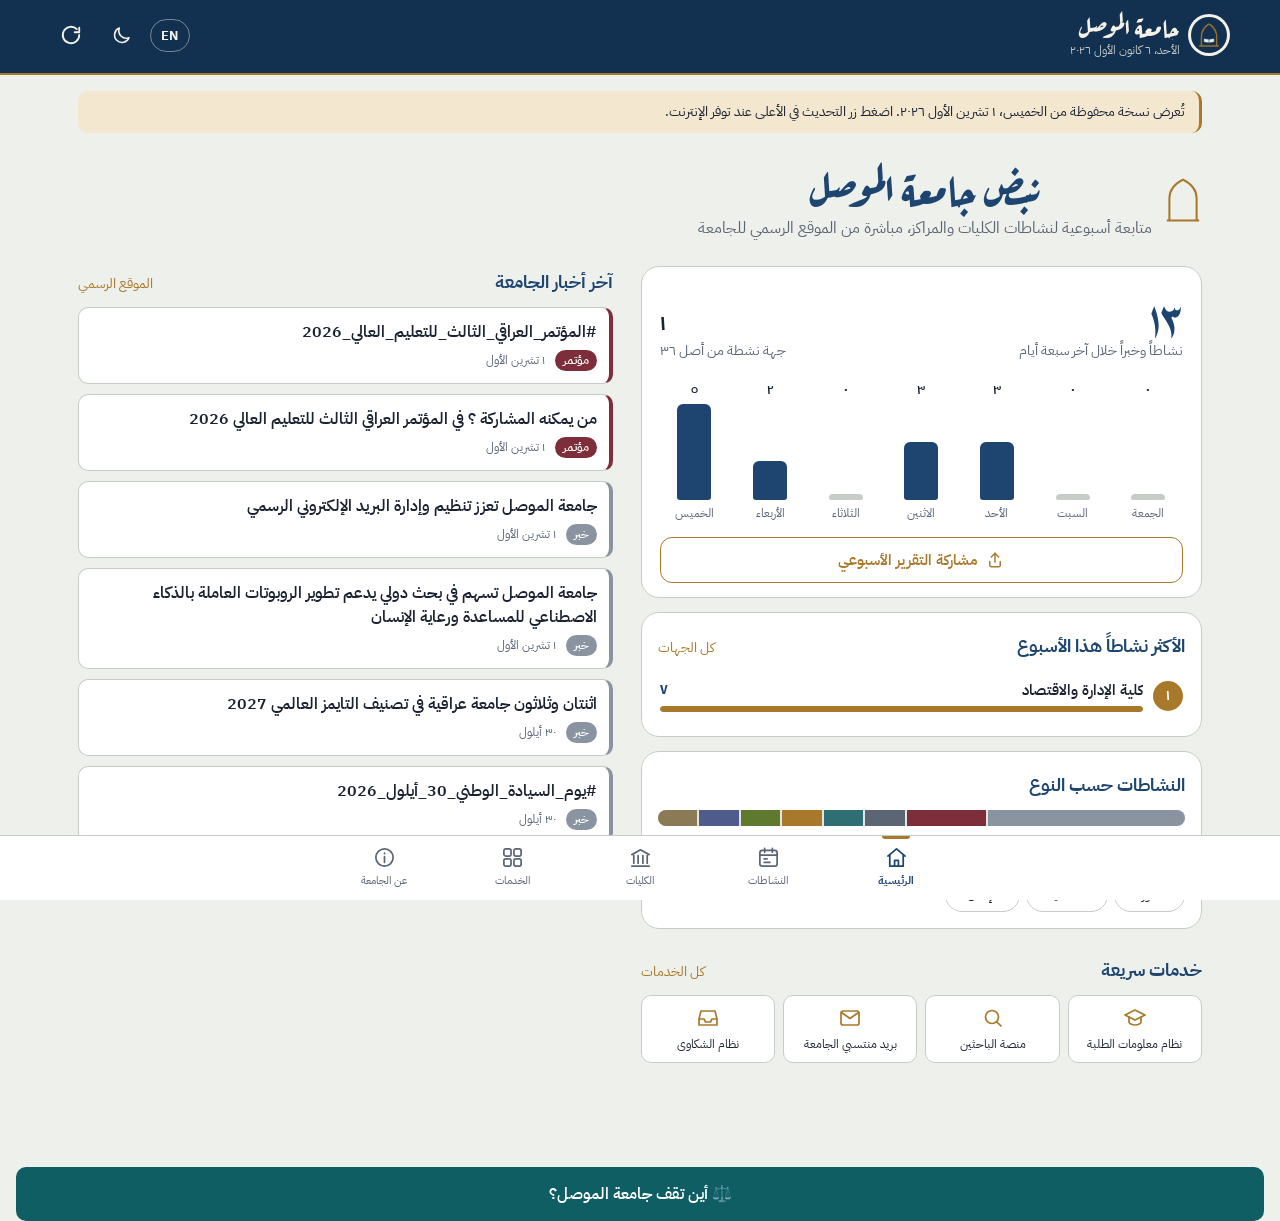
==== commit e2721344: "Add link to compare.html in index.html" ====
--- a/index.html
+++ b/index.html
@@ -4,7 +4,7 @@
   <meta charset="utf-8">
   <meta name="viewport" content="width=device-width, initial-scale=1, viewport-fit=cover">
   <title>جامعة الموصل</title>
-  <meta name="description" content="التطبيق الرسمي لمتابعة أخبار ونشاطات كليات ومراكز جامعة الموصل">
+  <meta name="description" content="نبض جامعة الموصل: متابعة أسبوعية لأخبار ونشاطات كليات ومراكز الجامعة">
   <meta name="theme-color" content="#12304f">
   <link rel="manifest" href="manifest.webmanifest">
   <link rel="icon" href="icons/icon-192.png">
@@ -84,7 +84,7 @@
         </div>
 
         <div class="col-side">
-          <div class="section-head"><h2 data-i18n="newsTitle">آخر أخبار الجامعة</h2><a href="https://uomosul.edu.iq/more-news/" target="_blank" rel="noopener" data-i18n="officialSite">الموقع الرسمي</a></div>
+          <div class="section-head"><h2 data-i18n="newsTitle">آخر أخبار الجامعة</h2><a id="news-link" href="https://uomosul.edu.iq/more-news/" target="_blank" rel="noopener" data-i18n="officialSite">الموقع الرسمي</a></div>
           <div class="list" id="news"></div>
         </div>
       </div>
@@ -144,5 +144,6 @@
 
   <script src="data.js"></script>
   <script src="app.js"></script>
+  <a href="compare.html" style="display:block;text-align:center;padding:14px 18px;margin:16px;border-radius:10px;background:#0F5E63;color:#fff;font-weight:600;text-decoration:none">⚖️ أين تقف جامعة الموصل؟</a>
 </body>
 </html>
--- a/styles.css
+++ b/styles.css
@@ -356,8 +356,8 @@
 .hero-sub { margin: 2px 0 0; color: var(--muted); font-size: .92rem; max-width: 46ch; }
 html[lang="en"] .hero-title { font-size: 2.3rem; }
 @media (min-width: 980px) { .hero { padding: 14px 2px 24px; } .hero-title { font-size: 2.8rem; } .hero-sub { font-size: 1rem; } }
-.dedication .to { font-family: var(--font-display); font-size: 1.5rem; opacity: 1; margin: 4px 0 10px; color: #f4f1e8; }
-.dedication p { max-width: 44ch; margin-inline: auto; }
+.dedication .to { font-family: var(--font-display); font-size: 1.5rem; opacity: 1; margin: 4px auto 10px; color: #f4f1e8; }
+.dedication p { max-width: min(560px, 100%); margin-inline: auto; }
 
 /* ترويسة مضغوطة على الهاتف */
 .top-row { gap: 8px; }
@@ -375,3 +375,16 @@
 .rank .fill, .rank .track { display: block; }
 @media (min-width: 980px) { .hero-sub { max-width: 70ch; } }
 .rank .nm { white-space: normal; line-height: 1.4; }
+@media (min-width: 980px) {
+  #seg-week { order: 1; } #seg-kind { order: 2; } #unit-picker { order: 3; } #seg-group { order: 4; }
+  #type-chips { order: 5; flex-wrap: wrap; } #search { order: 6; }
+}
+
+/* عدّاد الزيارات */
+.visits { display: flex; align-items: center; gap: 14px; margin-top: 26px; padding: 16px 18px; background: var(--card); border: 1px solid var(--vein); border-radius: var(--radius-lg); }
+.visits[hidden] { display: none; }
+.visits svg { width: 34px; height: 34px; color: var(--brass); flex: none; }
+.visits .vt { font-size: .85rem; color: var(--muted); }
+.visits b { font-family: var(--font-display); font-size: 2rem; line-height: 1.1; color: var(--ink-2); }
+html.is-dark .visits b { color: var(--brass); }
+.visits span { font-size: .85rem; color: var(--muted); }
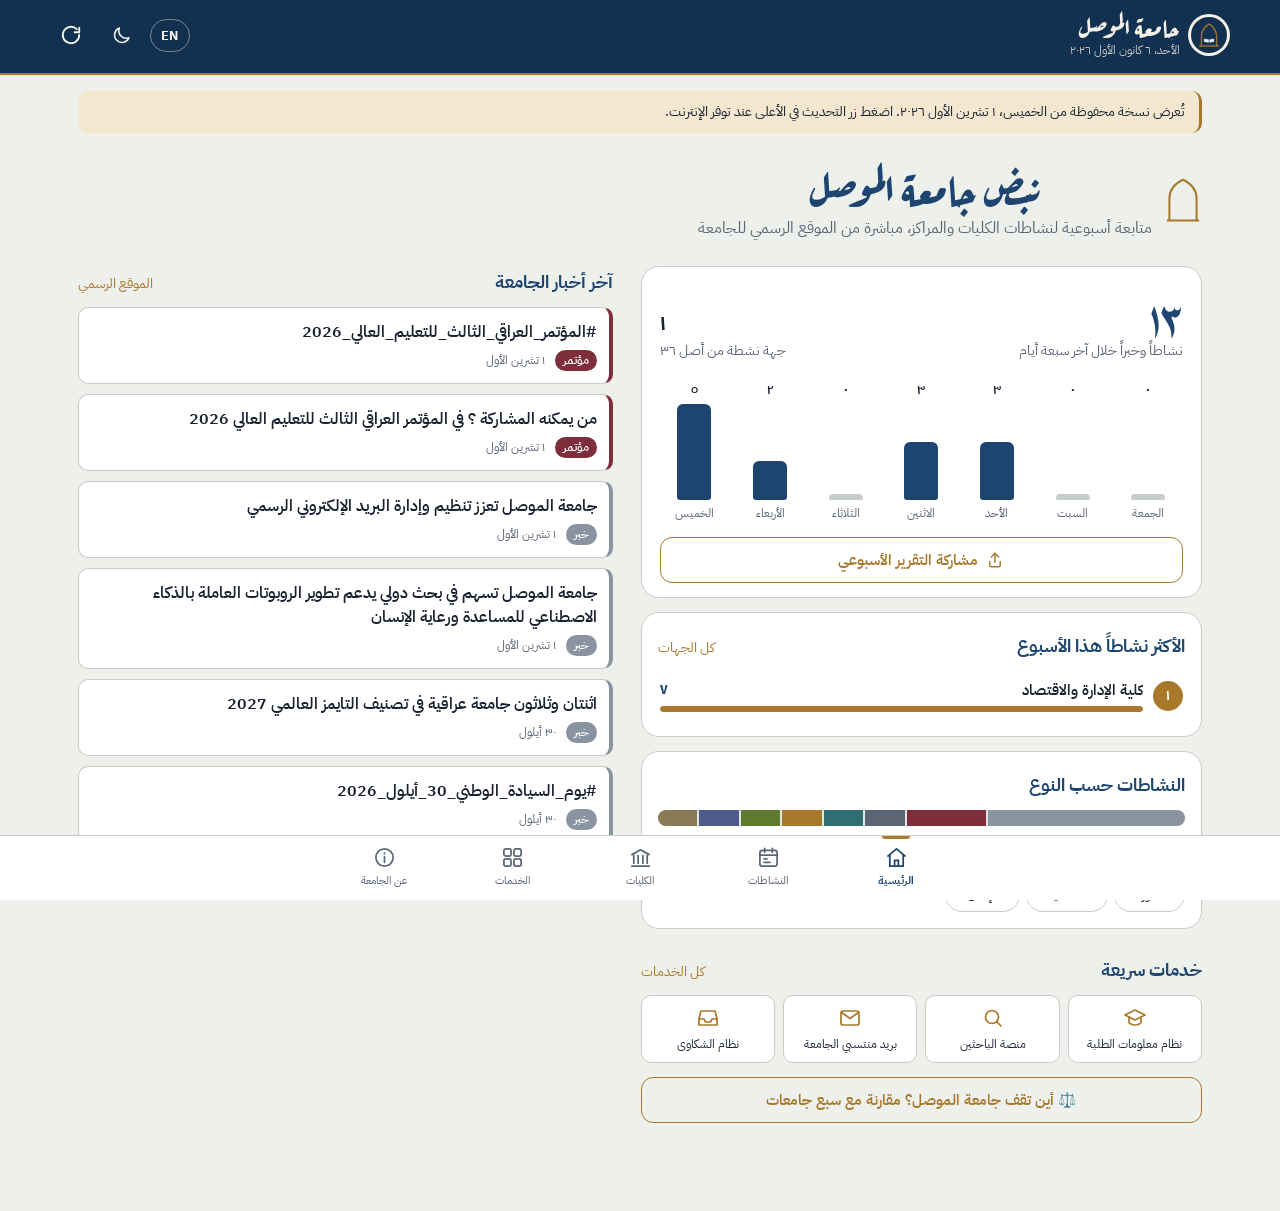
==== commit 43e64c9a: "Remove comparison link from index.html Removed a link to the comparison page and adjusted the layout" ====
--- a/index.html
+++ b/index.html
@@ -80,7 +80,7 @@
           </div>
 
           <div class="section-head"><h2 data-i18n="quickTitle">خدمات سريعة</h2><button class="link-btn" data-go="services" data-i18n="allServices">كل الخدمات</button></div>
-          <div class="quick" id="quick"></div>
+          <div class="quick" id="quick"></div>          <a class="report-btn" href="compare.html" style="text-decoration:none">⚖️ أين تقف جامعة الموصل؟ مقارنة مع سبع جامعات</a>
         </div>
 
         <div class="col-side">
@@ -144,6 +144,5 @@
 
   <script src="data.js"></script>
   <script src="app.js"></script>
-  <a href="compare.html" style="display:block;text-align:center;padding:14px 18px;margin:16px;border-radius:10px;background:#0F5E63;color:#fff;font-weight:600;text-decoration:none">⚖️ أين تقف جامعة الموصل؟</a>
 </body>
 </html>
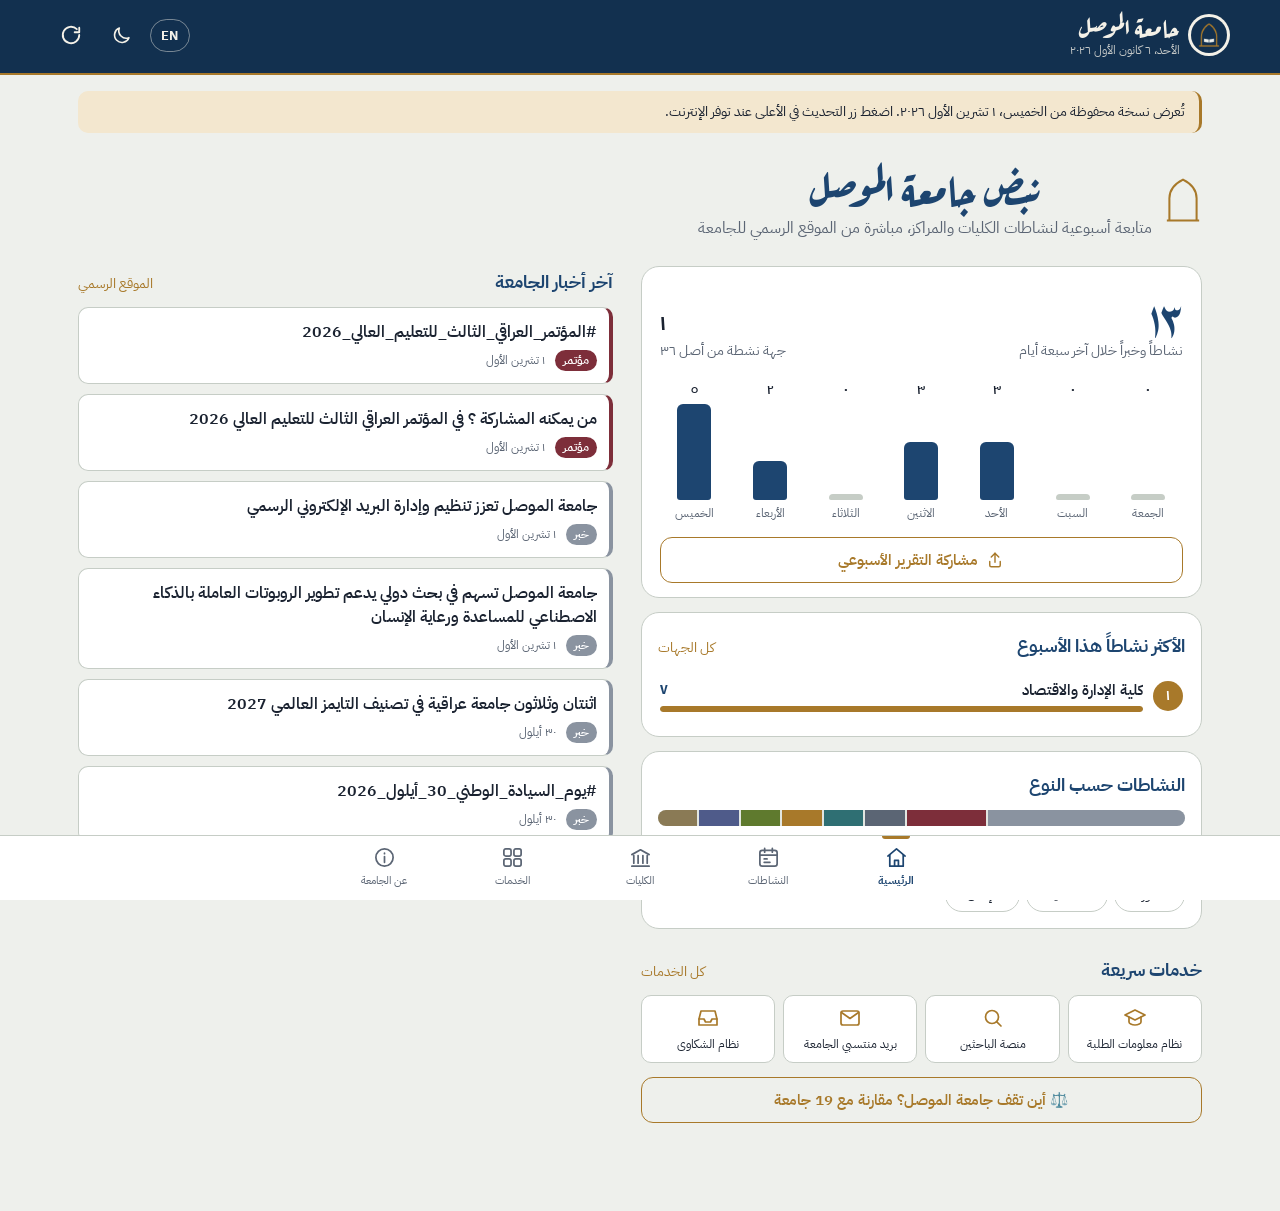
==== commit f8e5d6a6: "Update comparison link to include 19 universities" ====
--- a/index.html
+++ b/index.html
@@ -80,7 +80,7 @@
           </div>
 
           <div class="section-head"><h2 data-i18n="quickTitle">خدمات سريعة</h2><button class="link-btn" data-go="services" data-i18n="allServices">كل الخدمات</button></div>
-          <div class="quick" id="quick"></div>          <a class="report-btn" href="compare.html" style="text-decoration:none">⚖️ أين تقف جامعة الموصل؟ مقارنة مع سبع جامعات</a>
+          <div class="quick" id="quick"></div>          <a class="report-btn" href="compare.html" style="text-decoration:none">⚖️ أين تقف جامعة الموصل؟ مقارنة مع 19 جامعة</a>
         </div>
 
         <div class="col-side">
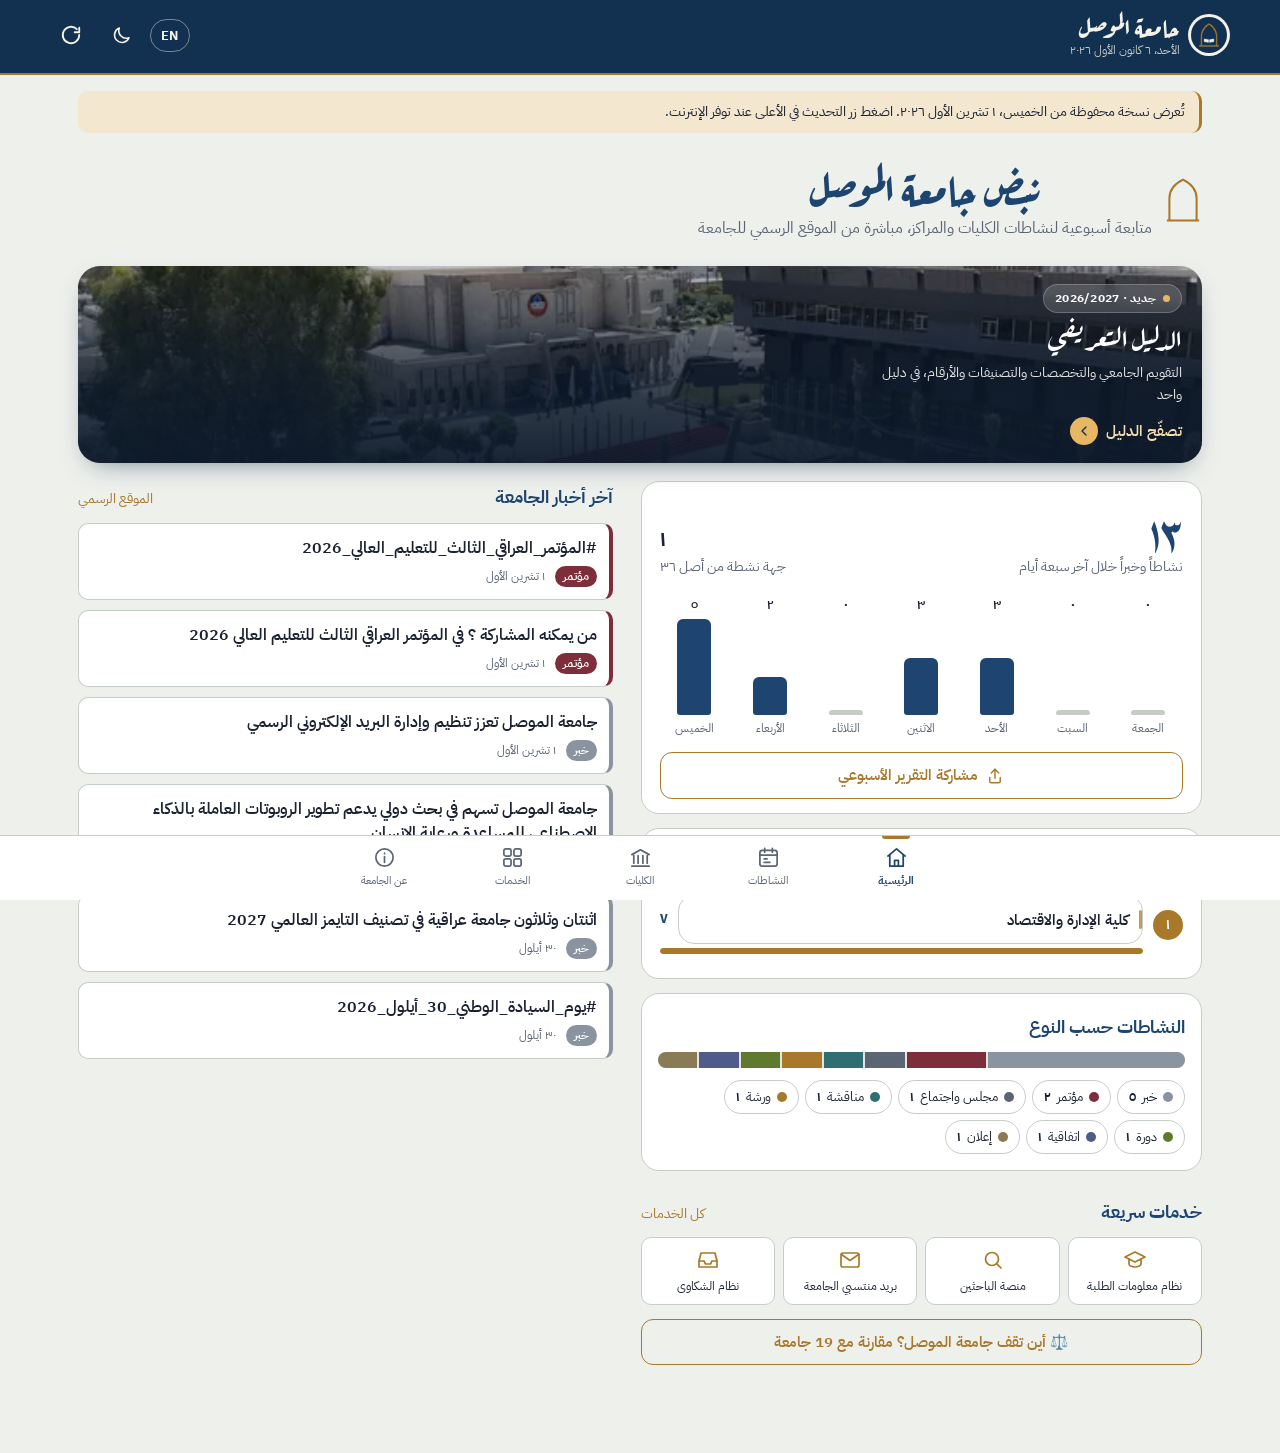
==== commit 9fc18f5c: "إضافة الدليل التعريفي 2026/2027 في بداية التطبيق بطاقة بارزة أعلى الرئيسية تفتح صفحة الدليل: كلمة ال" ====
--- a/index.html
+++ b/index.html
@@ -17,6 +17,7 @@
   <link rel="preconnect" href="https://fonts.gstatic.com" crossorigin>
   <link href="https://fonts.googleapis.com/css2?family=Aref+Ruqaa:wght@700&family=IBM+Plex+Sans+Arabic:wght@400;600;700&family=Cormorant+Garamond:wght@700&display=swap" rel="stylesheet">
   <link rel="stylesheet" href="styles.css">
+  <link rel="stylesheet" href="guide.css">
 </head>
 <body>
   <header class="top">
@@ -50,6 +51,7 @@
           <p class="hero-sub" data-i18n="heroSub">متابعة أسبوعية لنشاطات الكليات والمراكز، مباشرة من الموقع الرسمي للجامعة</p>
         </div>
       </div>
+      <div id="guide-card-slot"></div>
       <div class="home-grid">
         <div class="col-main">
           <div class="pulse">
@@ -89,6 +91,9 @@
         </div>
       </div>
     </section>
+
+    <!-- الدليل التعريفي -->
+    <section class="view" id="v-guide" aria-label="الدليل التعريفي"></section>
 
     <!-- النشاطات -->
     <section class="view" id="v-activities">
@@ -143,6 +148,8 @@
   </nav>
 
   <script src="data.js"></script>
+  <script src="guide-data.js"></script>
+  <script src="guide.js"></script>
   <script src="app.js"></script>
 </body>
 </html>
--- a/guide.css
+++ b/guide.css
@@ -0,0 +1,259 @@
+/* الدليل التعريفي — يعتمد ألوان التطبيق (الحبر والنحاس والرخام) ويتبع الوضع الداكن تلقائياً */
+
+/* ===== بطاقة الرئيسية ===== */
+.guide-card {
+  position: relative; display: block; width: 100%; padding: 0; margin: 0 0 18px; border: 0; cursor: pointer;
+  border-radius: 22px; overflow: hidden; text-align: start; color: #fff; isolation: isolate;
+  min-height: 176px; box-shadow: 0 10px 28px -14px rgba(18, 48, 79, .7);
+  transition: transform .25s ease, box-shadow .25s ease;
+}
+.guide-card:active { transform: scale(.985); }
+@media (hover: hover) { .guide-card:hover { transform: translateY(-2px); box-shadow: 0 16px 34px -14px rgba(18, 48, 79, .75); } }
+.gc-bg { position: absolute; inset: 0; z-index: -2; background-size: cover; background-position: center; transition: transform .8s ease; }
+@media (hover: hover) { .guide-card:hover .gc-bg { transform: scale(1.05); } }
+.guide-card::before {
+  content: ""; position: absolute; inset: 0; z-index: -1;
+  background: linear-gradient(180deg, rgba(13, 26, 43, .25) 0%, rgba(13, 26, 43, .78) 55%, rgba(13, 26, 43, .95) 100%);
+}
+.gc-body { display: flex; flex-direction: column; gap: 6px; padding: 18px 20px 18px; min-height: 176px; justify-content: flex-end; }
+.gc-badge {
+  align-self: flex-start; display: inline-flex; align-items: center; gap: 7px; font-size: .74rem; font-weight: 700; letter-spacing: .02em;
+  padding: 4px 11px; border-radius: 999px; background: rgba(255, 255, 255, .14); backdrop-filter: blur(6px); -webkit-backdrop-filter: blur(6px);
+  border: 1px solid rgba(255, 255, 255, .22);
+}
+.gc-badge i { width: 7px; height: 7px; border-radius: 50%; background: #e7b765; box-shadow: 0 0 0 0 rgba(231, 183, 101, .7); animation: gcPulse 2s infinite; }
+@keyframes gcPulse { 70% { box-shadow: 0 0 0 8px rgba(231, 183, 101, 0); } 100% { box-shadow: 0 0 0 0 rgba(231, 183, 101, 0); } }
+.gc-title { font-family: var(--font-display); font-size: 1.85rem; line-height: 1.2; }
+.gc-sub { font-size: .9rem; opacity: .88; max-width: 38ch; line-height: 1.55; }
+.gc-cta { display: inline-flex; align-items: center; gap: 8px; margin-top: 6px; font-weight: 600; font-size: .92rem; color: #f3dfb4; }
+.gc-arrow { width: 28px; height: 28px; border-radius: 50%; background: #e7b765; color: #12304f; display: grid; place-items: center; transition: transform .25s ease; }
+.gc-arrow svg { width: 16px; height: 16px; }
+html[dir="rtl"] .gc-arrow svg, html[dir="ltr"] .g-back svg { transform: scaleX(-1); }
+@media (hover: hover) { .guide-card:hover .gc-arrow { transform: translateX(-3px); } html[dir="ltr"] .guide-card:hover .gc-arrow { transform: translateX(3px); } }
+
+/* ===== الصفحة ===== */
+#v-guide { margin-inline: -16px; margin-top: -16px; }
+@media (min-width: 980px) { #v-guide { max-width: 820px; margin-inline: auto; margin-top: 0; } }
+#v-guide section[id], #v-guide .g-sec { scroll-margin-top: calc(var(--top-h, 66px) + 58px); }
+
+/* شريط التنقل الثابت */
+.g-nav {
+  position: sticky; top: var(--top-h, 66px); z-index: 15;
+  background: color-mix(in srgb, var(--marble) 88%, transparent); backdrop-filter: blur(12px); -webkit-backdrop-filter: blur(12px);
+  border-bottom: 1px solid var(--vein);
+}
+.g-nav-in { display: flex; align-items: center; gap: 4px; padding: 7px 10px; }
+.g-back { flex: none; width: 36px; height: 36px; border-radius: 50%; border: 1px solid var(--vein); background: var(--card); display: grid; place-items: center; cursor: pointer; color: var(--ink-2); }
+html.is-dark .g-back, :root[data-theme="dark"] .g-back { color: var(--brass); }
+.g-back svg { width: 18px; height: 18px; }
+.g-chips { display: flex; gap: 6px; overflow-x: auto; scrollbar-width: none; padding: 2px 4px; scroll-snap-type: x proximity; }
+.g-chips::-webkit-scrollbar { display: none; }
+.g-chips button {
+  flex: none; border: 0; background: transparent; padding: 7px 13px; border-radius: 999px; font-size: .86rem; cursor: pointer; color: var(--muted);
+  white-space: nowrap; scroll-snap-align: center; transition: background .2s, color .2s;
+}
+.g-chips button.on { background: var(--ink); color: #f4f1e8; font-weight: 600; }
+html.is-dark .g-chips button.on, :root[data-theme="dark"] .g-chips button.on { background: var(--brass); color: #1a1405; }
+
+/* ===== الغلاف ===== */
+.g-cover { position: relative; isolation: isolate; color: #fff; overflow: hidden; border-radius: 0 0 28px 28px; }
+.gcv-img { position: absolute; inset: 0; z-index: -2; background-size: cover; background-position: center; transform: scale(1.04); }
+.g-cover::before { content: ""; position: absolute; inset: 0; z-index: -1; background: linear-gradient(170deg, rgba(18, 48, 79, .55) 0%, rgba(13, 26, 43, .9) 70%, rgba(13, 26, 43, .97) 100%); }
+.g-cover::after { content: ""; position: absolute; inset-inline: 0; bottom: 0; height: 3px; background: linear-gradient(90deg, transparent, var(--brass), transparent); }
+.gcv-in { padding: 44px 24px 26px; display: flex; flex-direction: column; align-items: flex-start; gap: 4px; }
+.gcv-year { font-size: .8rem; font-weight: 700; letter-spacing: .12em; color: #e7b765; padding: 4px 12px; border: 1px solid rgba(231, 183, 101, .5); border-radius: 999px; direction: ltr; }
+.g-cover h1 { margin: 14px 0 0; font-family: var(--font-display); font-weight: 700; font-size: 2.9rem; line-height: 1.12; text-shadow: 0 2px 18px rgba(0, 0, 0, .35); }
+.gcv-uni { margin: 2px 0 0; font-size: 1.1rem; font-weight: 600; color: #f3dfb4; }
+.gcv-sub { margin: 10px 0 0; font-size: .96rem; opacity: .86; max-width: 34ch; }
+.gcv-actions { display: flex; gap: 10px; margin-top: 20px; flex-wrap: wrap; }
+.gcv-stats { display: grid; grid-template-columns: repeat(3, 1fr); width: 100%; gap: 10px; margin-top: 26px; }
+.gcv-stats div { background: rgba(255, 255, 255, .09); border: 1px solid rgba(255, 255, 255, .16); backdrop-filter: blur(8px); -webkit-backdrop-filter: blur(8px); border-radius: 14px; padding: 11px 8px; text-align: center; }
+.gcv-stats b { display: block; font-family: var(--font-display); font-size: 1.55rem; line-height: 1.1; color: #f3dfb4; }
+.gcv-stats span { font-size: .74rem; opacity: .85; line-height: 1.3; display: block; margin-top: 2px; }
+html[lang="en"] .g-cover h1 { font-size: 2.5rem; }
+html[lang="en"] .gc-title { font-size: 1.7rem; }
+
+.g-btn { display: inline-flex; align-items: center; justify-content: center; gap: 8px; border: 0; cursor: pointer; padding: 11px 20px; border-radius: 999px; font-weight: 600; font-size: .95rem; transition: transform .15s ease, filter .2s; }
+.g-btn:active { transform: scale(.97); }
+.g-btn svg { width: 18px; height: 18px; }
+.g-btn.solid { background: var(--brass); color: #fff; }
+.g-btn.ghost { background: rgba(255, 255, 255, .12); color: #fff; border: 1px solid rgba(255, 255, 255, .3); }
+.g-btn.wide { width: 100%; margin-top: 16px; background: var(--ink); color: #f4f1e8; }
+html.is-dark .g-btn.wide, :root[data-theme="dark"] .g-btn.wide { background: var(--brass); color: #1a1405; }
+@media (hover: hover) { .g-btn:hover { filter: brightness(1.08); } }
+
+/* ===== الأقسام ===== */
+.g-sec { padding: 34px 18px 6px; }
+.g-ready .reveal:not(.in) { opacity: 0; transform: translateY(18px); }
+.reveal { transition: opacity .6s ease, transform .6s cubic-bezier(.2, .8, .2, 1); }
+.g-eyebrow { display: flex; align-items: center; gap: 10px; margin-bottom: 4px; }
+.g-eyebrow b { font-family: var(--font-display); font-size: 1.05rem; color: var(--brass); min-width: 2ch; }
+.g-eyebrow span { font-size: .78rem; font-weight: 700; letter-spacing: .08em; color: var(--muted); }
+.g-eyebrow::after { content: ""; flex: 1; height: 1px; background: linear-gradient(90deg, var(--vein), transparent); }
+html[dir="rtl"] .g-eyebrow::after { background: linear-gradient(270deg, var(--vein), transparent); }
+.g-h { margin: 6px 0 12px; font-size: 1.45rem; }
+.g-lead { margin: 6px 0 14px; color: var(--muted); font-size: .95rem; }
+.g-lead.strong { color: var(--text); font-family: var(--font-display); font-size: 1.35rem; line-height: 1.5; }
+.g-sub { margin: 18px 0 10px; font-size: 1.05rem; color: var(--ink-2); }
+html.is-dark .g-sub, :root[data-theme="dark"] .g-sub { color: var(--brass); }
+.g-note { font-size: .78rem; color: var(--muted); margin: 10px 0 0; }
+.g-empty { text-align: center; padding: 26px 10px; color: var(--muted); }
+.g-link { background: none; border: 0; padding: 8px 0; cursor: pointer; color: var(--brass); font-weight: 600; font-size: .92rem; }
+.g-link.wide { display: block; width: 100%; text-align: center; padding: 12px; border: 1px dashed var(--vein); border-radius: 14px; margin-top: 12px; }
+
+/* كلمة الرئيس */
+.g-pres { background: var(--card); border: 1px solid var(--vein); border-radius: 22px; overflow: hidden; }
+.gp-photo { position: relative; }
+.gp-photo img { width: 100%; aspect-ratio: 16 / 10; object-fit: cover; object-position: center 30%; }
+.gp-photo::after { content: ""; position: absolute; inset: 0; background: linear-gradient(180deg, transparent 45%, rgba(13, 26, 43, .85)); }
+.gp-cap { position: absolute; inset-inline: 16px; bottom: 12px; z-index: 1; color: #fff; display: flex; flex-direction: column; }
+.gp-cap b { font-family: var(--font-display); font-size: 1.3rem; line-height: 1.3; }
+.gp-cap span { font-size: .82rem; color: #f3dfb4; }
+.gp-text { padding: 16px 20px 14px; position: relative; }
+.gp-q { position: absolute; inset-inline-end: 18px; top: 10px; width: 34px; color: var(--brass); opacity: .2; }
+html[dir="rtl"] .gp-q svg { transform: scaleX(-1); }
+.gp-to { font-weight: 700; color: var(--ink-2); margin: 4px 0 8px; padding-inline-end: 40px; }
+html.is-dark .gp-to, :root[data-theme="dark"] .gp-to { color: var(--brass); }
+.gp-text p { margin: 0 0 10px; font-size: .96rem; line-height: 1.85; }
+.gp-more[hidden], .g-obj[hidden] { display: none; }
+
+/* الخط الزمني */
+.tl { list-style: none; margin: 8px 0 0; padding: 0; position: relative; }
+.tl::before { content: ""; position: absolute; inset-block: 8px; inset-inline-start: 9px; width: 2px; background: linear-gradient(180deg, var(--vein), var(--vein)); border-radius: 2px; }
+.tl-item { position: relative; padding-inline-start: 34px; margin-bottom: 12px; }
+.tl-dot { position: absolute; inset-inline-start: 0; top: 14px; width: 20px; height: 20px; border-radius: 50%; background: var(--card); border: 3px solid var(--vein); transition: all .3s; }
+.tl-card { background: var(--card); border: 1px solid var(--vein); border-radius: 16px; padding: 12px 14px; }
+.tl-top { display: flex; align-items: center; justify-content: space-between; gap: 8px; flex-wrap: wrap; }
+.tl-date { font-size: .8rem; color: var(--muted); font-weight: 600; }
+.tl-card h3 { margin: 4px 0 0; font-size: 1.02rem; color: var(--text); }
+.tl-card p { margin: 6px 0 0; font-size: .86rem; color: var(--muted); line-height: 1.7; }
+.pill { font-size: .7rem; font-weight: 700; padding: 2px 10px; border-radius: 999px; }
+.pill.now { background: #2e7a52; color: #fff; }
+.pill.next { background: var(--brass-soft); color: var(--brass); border: 1px solid var(--brass); }
+.pill.done { background: var(--marble-2); color: var(--muted); }
+.tl-item.past { opacity: .62; }
+.tl-item.past .tl-dot { background: var(--vein); }
+.tl-item.nxt .tl-dot { border-color: var(--brass); }
+.tl-item.cur .tl-dot { border-color: #2e7a52; background: #2e7a52; box-shadow: 0 0 0 0 rgba(46, 122, 82, .55); animation: tlPulse 2.2s infinite; }
+.tl-item.cur .tl-card { border-color: #2e7a52; box-shadow: 0 6px 22px -14px rgba(46, 122, 82, .9); }
+@keyframes tlPulse { 70% { box-shadow: 0 0 0 9px rgba(46, 122, 82, 0); } 100% { box-shadow: 0 0 0 0 rgba(46, 122, 82, 0); } }
+.tl-prog { height: 6px; border-radius: 6px; background: var(--marble-2); margin-top: 10px; overflow: hidden; }
+.tl-prog span { display: block; height: 100%; border-radius: 6px; background: linear-gradient(90deg, #2e7a52, #5fa67e); }
+.tl-prog-t { font-size: .76rem; color: var(--muted); margin-top: 5px; }
+
+/* من نحن */
+.g-about { display: grid; grid-template-columns: 1fr; gap: 14px; }
+.ga-img { width: 100%; max-height: 260px; object-fit: cover; object-position: center 25%; border-radius: 18px; }
+.ga-text p { margin: 0 0 10px; line-height: 1.85; font-size: .96rem; }
+.g-vm { display: grid; gap: 12px; margin-top: 6px; }
+.vm { border-radius: 18px; padding: 16px 18px; position: relative; overflow: hidden; }
+.vm h3 { margin: 0 0 6px; font-size: .8rem; letter-spacing: .1em; text-transform: uppercase; }
+.vm p { margin: 0; line-height: 1.8; }
+.vm.vision { background: var(--ink); color: #f4f1e8; }
+.vm.vision h3 { color: #e7b765; }
+.vm.vision p { font-family: var(--font-display); font-size: 1.3rem; line-height: 1.7; }
+.vm.mission { background: var(--card); border: 1px solid var(--vein); border-inline-start: 4px solid var(--brass); }
+.vm.mission h3 { color: var(--brass); }
+.vm.mission p { font-size: .93rem; }
+html.is-dark .vm.vision, :root[data-theme="dark"] .vm.vision { background: #16314f; }
+.g-obj { list-style: none; margin: 12px 0 0; padding: 0; display: grid; gap: 8px; }
+.g-obj li { display: flex; gap: 12px; align-items: flex-start; background: var(--card); border: 1px solid var(--vein); border-radius: 14px; padding: 11px 14px; font-size: .9rem; line-height: 1.7; }
+.g-obj b { flex: none; width: 26px; height: 26px; border-radius: 50%; background: var(--brass-soft); color: var(--brass); display: grid; place-items: center; font-size: .78rem; margin-top: 1px; }
+
+/* الأرقام */
+.g-nums { display: grid; grid-template-columns: 1fr 1fr; gap: 10px; }
+.nm { background: var(--card); border: 1px solid var(--vein); border-radius: 16px; padding: 14px 14px 12px; position: relative; overflow: hidden; }
+.nm::before { content: ""; position: absolute; inset-inline-start: 0; top: 14px; bottom: 14px; width: 3px; border-radius: 3px; background: var(--brass); opacity: .75; }
+.nm b { display: block; font-family: var(--font-display); font-size: 2.15rem; line-height: 1.1; color: var(--ink-2); font-variant-numeric: tabular-nums; }
+html.is-dark .nm b, :root[data-theme="dark"] .nm b { color: var(--brass); }
+.nm span { font-size: .82rem; color: var(--muted); line-height: 1.4; display: block; margin-top: 4px; }
+.nm.hot { background: var(--ink); border-color: var(--ink); grid-column: span 2; display: flex; align-items: center; gap: 14px; }
+.nm.hot b { color: #f3dfb4; font-size: 2.6rem; }
+.nm.hot span { color: #dfe6ee; margin: 0; font-size: .9rem; }
+.nm.hot::before { background: #e7b765; }
+html.is-dark .nm.hot, :root[data-theme="dark"] .nm.hot { background: #16314f; border-color: #16314f; }
+html.is-dark .nm.hot b, :root[data-theme="dark"] .nm.hot b { color: #f3dfb4; }
+
+/* التصنيفات */
+.rk-group { margin-top: 14px; }
+.rk-group h3 { margin: 0 0 8px; font-size: .95rem; color: var(--ink-2); }
+html.is-dark .rk-group h3, :root[data-theme="dark"] .rk-group h3 { color: var(--brass); }
+.rk-grid { display: grid; grid-template-columns: repeat(auto-fill, minmax(150px, 1fr)); gap: 10px; }
+.rk { background: var(--card); border: 1px solid var(--vein); border-radius: 16px; padding: 14px; text-align: center; background-image: radial-gradient(circle at 50% -20%, var(--brass-soft), transparent 70%); }
+.rk b { display: block; font-family: var(--font-display); font-size: 1.9rem; color: var(--brass); line-height: 1.2; }
+.rk span { display: block; font-size: .8rem; color: var(--muted); line-height: 1.4; margin-top: 4px; }
+
+/* الأكورديون */
+.g-accs { display: grid; gap: 8px; }
+.g-acc, .pg { background: var(--card); border: 1px solid var(--vein); border-radius: 14px; overflow: hidden; }
+.g-acc summary, .pg summary { list-style: none; display: flex; align-items: center; gap: 12px; padding: 12px 14px; cursor: pointer; }
+.g-acc summary::-webkit-details-marker, .pg summary::-webkit-details-marker { display: none; }
+.g-acc .no { flex: none; width: 28px; height: 28px; border-radius: 9px; background: var(--brass-soft); color: var(--brass); display: grid; place-items: center; font-size: .8rem; font-weight: 700; }
+.g-acc .tt, .pg .tt { flex: 1; font-weight: 600; font-size: .95rem; }
+.chev { flex: none; width: 20px; height: 20px; color: var(--muted); transition: transform .25s ease; }
+.chev svg { width: 20px; height: 20px; display: block; }
+details[open] > summary .chev { transform: rotate(180deg); }
+.g-acc p { margin: 0; padding: 0 14px 14px; padding-inline-start: 54px; font-size: .88rem; color: var(--muted); line-height: 1.8; }
+
+/* البرامج */
+.g-seg { display: grid; grid-template-columns: repeat(4, 1fr); background: var(--marble-2); padding: 4px; border-radius: 14px; gap: 2px; }
+.g-seg button { border: 0; background: none; padding: 9px 4px; border-radius: 10px; cursor: pointer; font-size: .85rem; color: var(--muted); }
+.g-seg button.on { background: var(--card); color: var(--text); font-weight: 700; box-shadow: 0 1px 3px rgba(0, 0, 0, .1); }
+.g-search { display: flex; align-items: center; gap: 10px; background: var(--card); border: 1px solid var(--vein); border-radius: 14px; padding: 0 14px; margin: 12px 0 4px; }
+.g-search:focus-within { border-color: var(--brass); }
+.g-search svg { width: 18px; height: 18px; color: var(--muted); flex: none; }
+.g-search input { flex: 1; border: 0; background: none; padding: 12px 0; font: inherit; color: var(--text); outline: none; min-width: 0; }
+.pg-group h4 { margin: 18px 0 8px; font-size: .8rem; letter-spacing: .08em; color: var(--brass); }
+.pg-group { display: grid; gap: 8px; }
+.pg.single { padding: 12px 14px; }
+.pg .tt { font-size: .93rem; }
+.pg .ct { font-size: .74rem; color: var(--muted); background: var(--marble-2); padding: 2px 9px; border-radius: 999px; white-space: nowrap; }
+.pg-list { list-style: none; margin: 0; padding: 0 14px 12px; display: flex; flex-wrap: wrap; gap: 7px; }
+.pg-list li { font-size: .82rem; padding: 5px 11px; border-radius: 999px; background: var(--marble); border: 1px solid var(--vein); line-height: 1.4; }
+
+/* المدينة والحرمان */
+.g-gallery { display: flex; gap: 10px; overflow-x: auto; scroll-snap-type: x mandatory; margin-inline: -18px; padding: 4px 18px 10px; scrollbar-width: none; }
+.g-gallery::-webkit-scrollbar { display: none; }
+.g-gallery figure { flex: none; width: 78%; max-width: 360px; margin: 0; scroll-snap-align: center; border-radius: 18px; overflow: hidden; position: relative; background: var(--marble-2); }
+.g-gallery img { width: 100%; height: 210px; object-fit: cover; }
+.g-gallery figcaption, .g-campus figcaption { position: absolute; inset-inline: 0; bottom: 0; padding: 22px 14px 10px; color: #fff; font-size: .86rem; font-weight: 600; background: linear-gradient(180deg, transparent, rgba(13, 26, 43, .85)); }
+.g-prose p { margin: 0 0 12px; line-height: 1.9; font-size: .96rem; }
+.g-campus { display: grid; gap: 12px; }
+.g-campus figure { margin: 0; position: relative; border-radius: 18px; overflow: hidden; background: var(--marble-2); }
+.g-campus img { width: 100%; height: 190px; object-fit: cover; }
+.g-campus figcaption { display: flex; align-items: center; gap: 8px; }
+.g-campus figcaption svg { width: 18px; height: 18px; color: #e7b765; flex: none; }
+
+/* التواصل */
+.g-contact { background: var(--ink); color: #f4f1e8; border-radius: 22px; padding: 24px 20px 18px; text-align: center; position: relative; overflow: hidden; }
+.g-contact::before { content: ""; position: absolute; inset: 0; background: radial-gradient(circle at 50% -10%, rgba(231, 183, 101, .25), transparent 60%); pointer-events: none; }
+.gc-logo { width: 64px; height: 64px; margin: 0 auto 8px; border-radius: 50%; background: #f4f1e8; padding: 4px; position: relative; }
+.g-contact h3 { margin: 0; font-family: var(--font-display); font-size: 1.6rem; position: relative; }
+.g-contact p { margin: 2px 0 14px; opacity: .8; font-size: .9rem; position: relative; }
+.gct-rows { display: grid; gap: 8px; position: relative; }
+.gct-rows a { display: flex; align-items: center; gap: 10px; text-decoration: none; background: rgba(255, 255, 255, .09); border: 1px solid rgba(255, 255, 255, .16); border-radius: 14px; padding: 12px 14px; text-align: start; }
+.gct-rows svg { width: 20px; height: 20px; color: #e7b765; flex: none; }
+.gct-rows span { flex: 1; font-size: .88rem; }
+.gct-rows em { font-style: normal; font-size: .8rem; color: #f3dfb4; }
+html.is-dark .g-contact, :root[data-theme="dark"] .g-contact { background: #16314f; }
+.g-foot { text-align: center; color: var(--muted); font-size: .76rem; padding: 18px 0 8px; }
+
+@media (min-width: 640px) {
+  .g-about { grid-template-columns: 220px 1fr; align-items: start; }
+  .ga-img { max-height: none; height: 100%; min-height: 220px; }
+  .g-vm { grid-template-columns: 1fr 1.4fr; }
+  .g-nums { grid-template-columns: repeat(3, 1fr); }
+  .nm.hot { grid-column: span 3; }
+  .g-campus { grid-template-columns: repeat(3, 1fr); }
+  .g-campus img { height: 220px; }
+  .gcv-in { padding: 56px 36px 32px; }
+  .g-cover h1 { font-size: 3.5rem; }
+  .g-sec { padding-inline: 8px; }
+  .g-pres { display: grid; grid-template-columns: 1fr 1.25fr; }
+  .gp-photo img { height: 100%; aspect-ratio: auto; }
+}
+@media (min-width: 980px) { .g-cover { border-radius: 28px; } .g-nav { border-radius: 0 0 16px 16px; } }
+@media (prefers-reduced-motion: reduce) {
+  .reveal, .guide-card, .gc-bg, .gc-arrow, .chev { transition: none; }
+  .gc-badge i, .tl-item.cur .tl-dot { animation: none; }
+}
